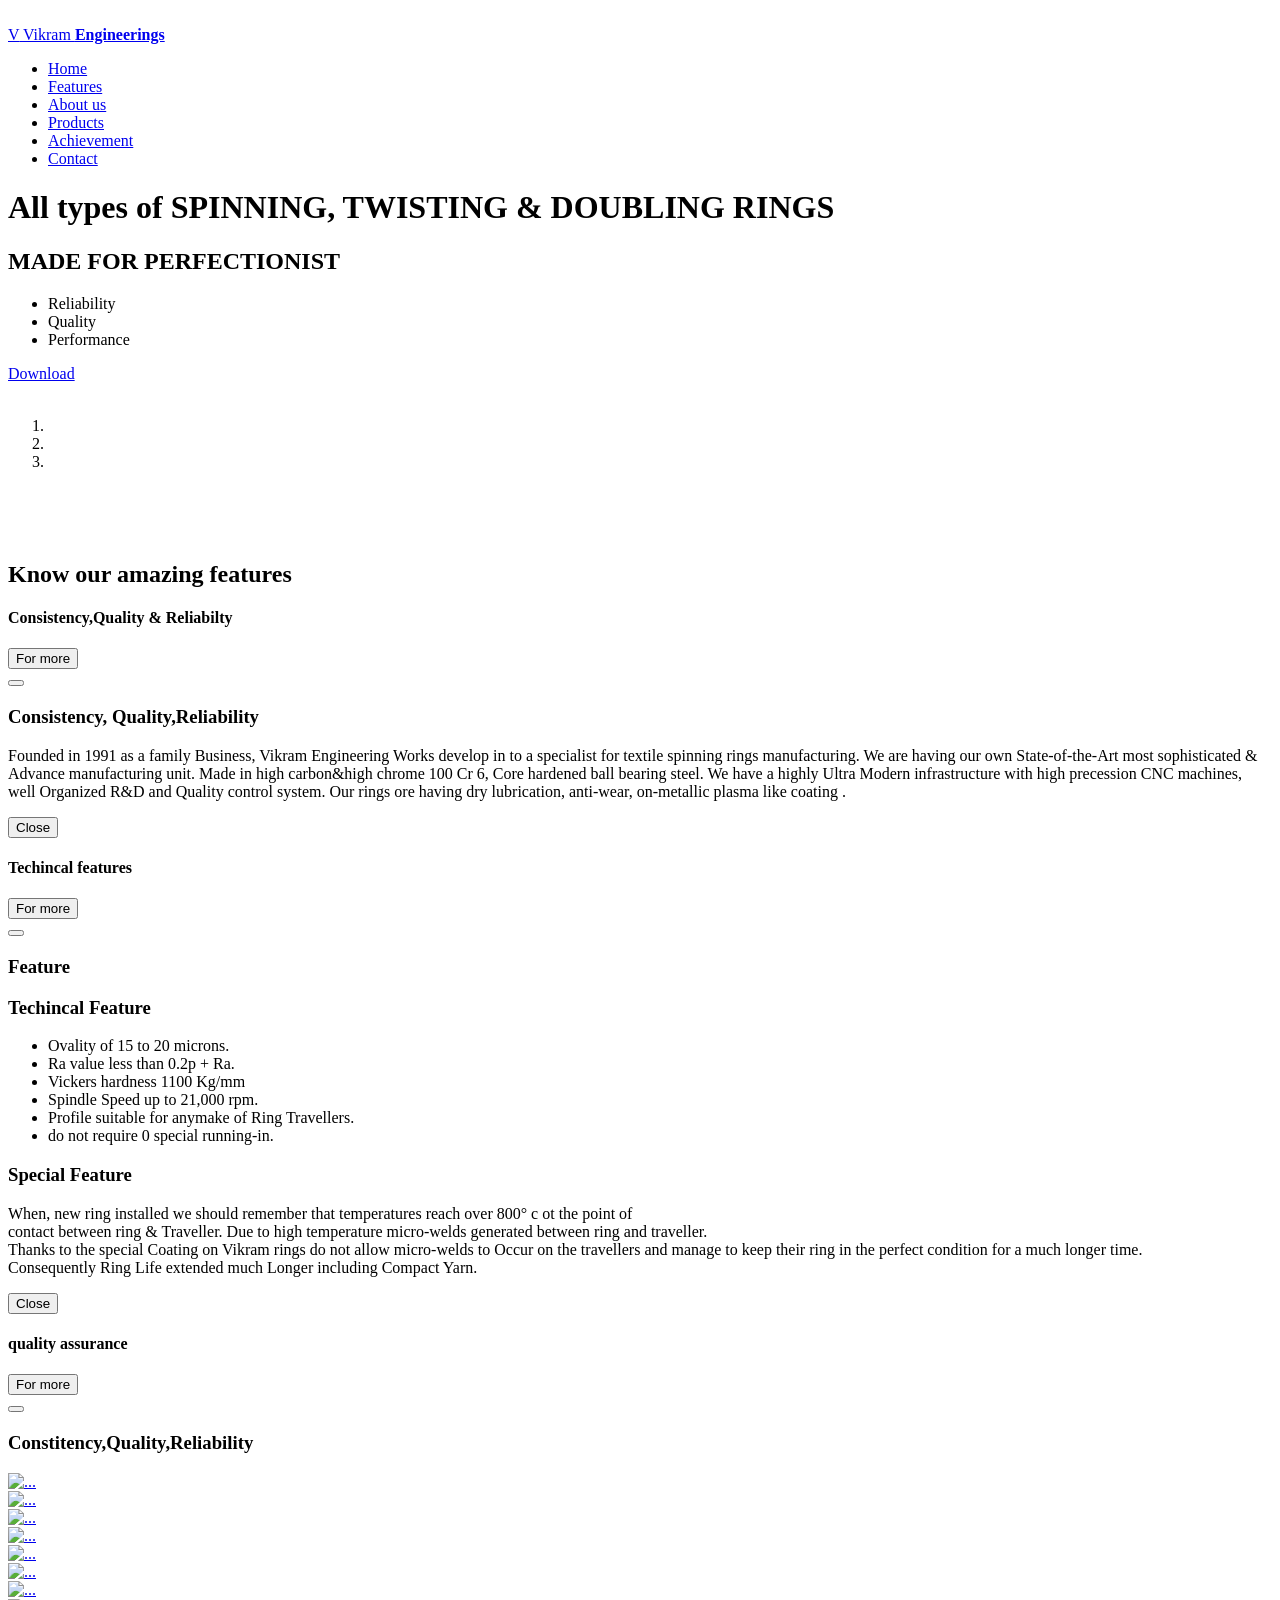
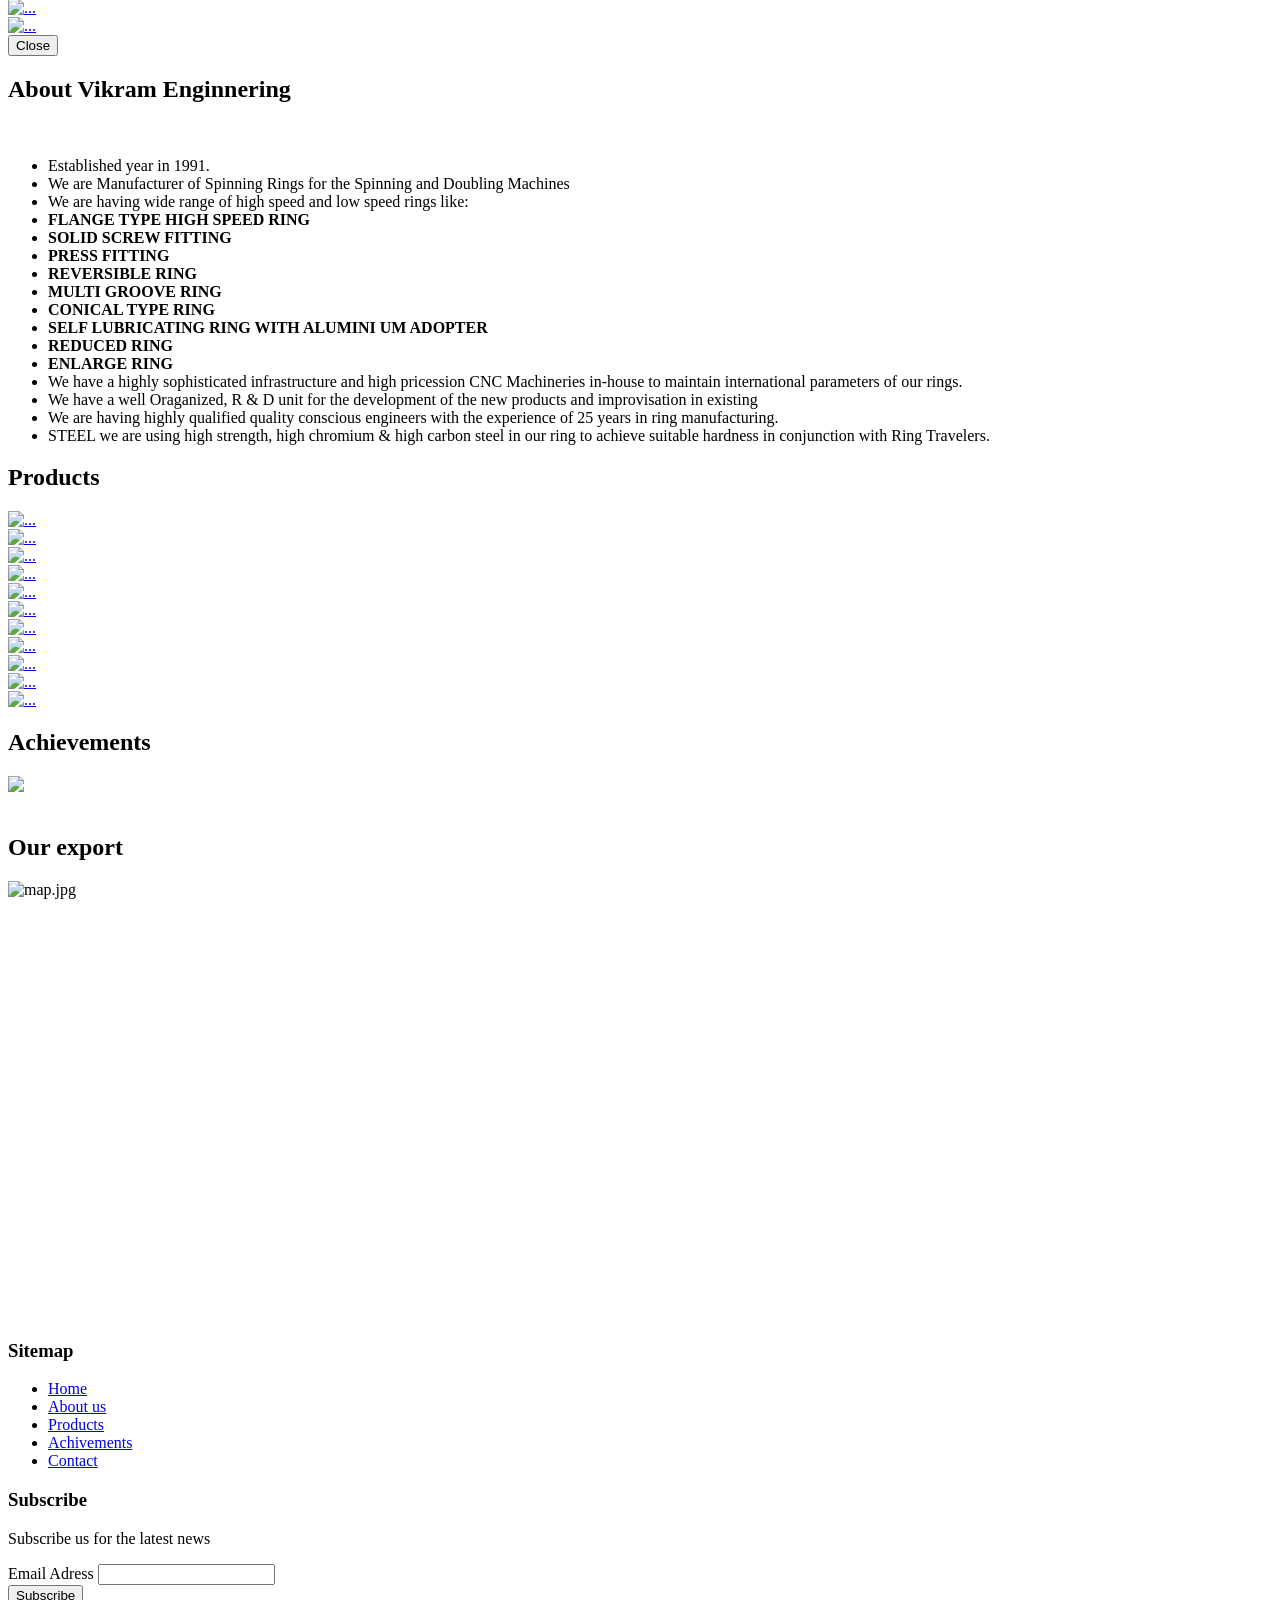
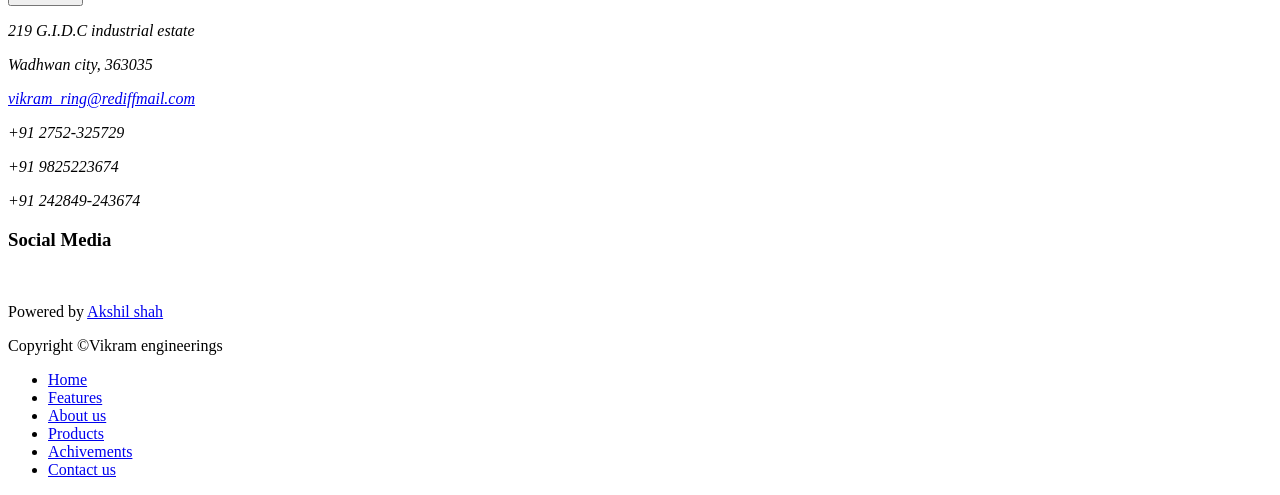
==== index.html @ 162a1889 "Add files via upload" ====
<!DOCTYPE html>
  <html lang="en" manifest="app_cache.appcache">
  <head>

  <meta http-equiv="Content-Type" content="text/html; charset=utf-8" />
       <meta charset="utf-8" />
       <meta http-equiv="X-UA-Compatible" content="IE=edge" />
       <meta name="viewport" content="width=device-width, initial-scale=1" />
       <meta name="viewport" content="width=device-width, initial-scale=1.0, minimum-scale=1.0, maximum-scale=1.0, user-scalable=no" />
       <meta name="theme-color" content="#333" />
       <title> Vikram engineerings</title>
       <meta name="description" content="Vikram engineerings" />
       <meta name="author" content="Akshil shah" />
       <link rel="shortcut icon" href="assets/img/favicon_1e449cf8.png" />
       <link rel="stylesheet" href="../../../../fonts.googleapis.com/icon_fa5a490a.css" />
       <link rel="stylesheet" href="assets/css/preload.min.css" />
       <link rel="stylesheet" href="assets/css/plugins.min.css" />
       <link rel="stylesheet" href="assets/css/style.light-blue-500.min.css" />
       <link rel="stylesheet" href="assets/css/width-boxed.min.css" id="ms-boxed" disabled="" />
   
     </head>
     <body>

       <div id="ms-preload" class="ms-preload">
         <div id="status">
           <div class="spinner">
             <div class="dot1"></div>
             <div class="dot2"></div>
           </div>
         </div>
       </div>
       <div class="sb-site-container">
         <!-- Modal -->

         <header class="ms-header ms-header-primary" id="home">
           <div class="container container-full">
             <div class="ms-title">
               <a href="index.html">
                 <img src="vikram.png" alt="" class="img-responsive" height="100px"   >
                 <!-- <span class="ms-logo animated zoomInDown animation-delay-5">V </span>
                 <h1 class="animated fadeInRight animation-delay-6"> Vikram
                   <span> engineerings </span>
                 </h1> -->
               </a>
             </div>
        
           </div>
         </header>
         <nav class="navbar navbar-static-top yamm ms-navbar ms-navbar-primary">
          <div class="container container-full">
            <div class="navbar-header">
              <a class="navbar-brand" href="index.html">
                <!-- <img src="vikram.png" alt=""> -->
                <span class="ms-logo ms-logo-sm"> V</span>
                <span class="ms-title">Vikram
                  <strong>Engineerings</strong>
                </span>
              </a>
            </div>
            <div id="navbar" class="navbar-collapse collapse">
              <ul class="nav navbar-nav">
                <li class="dropdown">
                  <a href="#home" class="dropdown-toggle animated fadeIn animation-delay-4"  data-name="home">Home
                  </a>
                </li>
                
                 <li class="dropdown">
                  <a href="#features" class="dropdown-toggle animated fadeIn animation-delay-7" role="button" aria-haspopup="true" aria-expanded="false" data-name="blog">Features
                  </a>
                </li>

                 <li class="dropdown">
                  <a href="#aboutus" class="dropdown-toggle animated fadeIn animation-delay-7"  aria-haspopup="true" aria-expanded="false" data-name="blog"> About us
                  </a>
                </li>

                 <li class="dropdown">
                  <a href="#products" class="dropdown-toggle animated fadeIn animation-delay-7" aria-haspopup="true" aria-expanded="false" data-name="blog"> Products
                  </a>
                </li>

                  <li class="dropdown">
                  <a href="#achi" class="dropdown-toggle animated fadeIn animation-delay-7"   aria-haspopup="true" aria-expanded="false" data-name="blog"> Achievement
                  </a>
                </li>
               
                <li class="dropdown">
                  <a href="#contact" class="dropdown-toggle animated fadeIn animation-delay-7"   aria-haspopup="true" aria-expanded="false" data-name="blog"> Contact
                  </a>
                </li>
                
                
                <!-- <li class="btn-navbar-menu"><a href="javascript:void(0)" class="sb-toggle-left"><i class="zmdi zmdi-menu"></i></a></li> -->
              </ul>
            </div>
            <!-- navbar-collapse collapse -->
            <a href="javascript:void(0)" class="sb-toggle-left btn-navbar-menu">
              <i class="zmdi zmdi-menu"></i>
            </a>
          </div>
          <!-- container -->
        </nav>
         <div class="ms-hero ms-hero-material" id="home">
           <span class="ms-hero-bg"></span>
           <div class="container">
             <div class="col-lg-6 col-md-7">
               <div id="carousel-hero" class="carousel slide carousel-fade" data-ride="carousel" data-interval="8000">
                 <!-- Wrapper for slides -->
                 <div class="carousel-inner" role="listbox">
                   <div class="item active">
                     <div class="carousel-caption">
                       <div class="ms-hero-material-text-container">
                         <header class="ms-hero-material-title animated slideInLeft animation-delay-5">
                           <h1 class="animated fadeInLeft animation-delay-15 font-smoothing">
                             <strong> All types of </strong> SPINNING, TWISTING & DOUBLING RINGS </h1>
                           <h2 class="animated fadeInLeft animation-delay-18">MADE FOR
                             <span class="color-warning">  PERFECTIONIST </span></h2>
                         </header>
                         <ul class="ms-hero-material-list">
                           <li class="">
                             <div class="ms-list-icon animated zoomInUp animation-delay-18">
                               <span class="ms-icon ms-icon-circle ms-icon-xlg color-warning shadow-3dp">
                                 <i class="zmdi zmdi-airplane"></i>
                               </span>
                             </div>
                             <div class="ms-list-text animated fadeInRight animation-delay-19">Reliability </div>
                           </li>
                           <li class="">
                             <div class="ms-list-icon animated zoomInUp animation-delay-20">
                               <span class="ms-icon ms-icon-circle ms-icon-xlg color-success shadow-3dp">
                                 <i class="zmdi zmdi-bike"></i>
                               </span>
                             </div>
                             <div class="ms-list-text animated fadeInRight animation-delay-21">Quality</div>
                           </li>
                           <li class="">
                             <div class="ms-list-icon animated zoomInUp animation-delay-22">
                               <span class="ms-icon ms-icon-circle ms-icon-xlg color-danger shadow-3dp">
                                 <i class="zmdi zmdi-album"></i>
                               </span>
                             </div>
                             <div class="ms-list-text animated fadeInRight animation-delay-23">Performance </div>
                           </li>
                         </ul>
                         <div class="ms-hero-material-buttons text-right">
                           <div class="ms-hero-material-buttons text-right">
                             <a href="aboutvikram.pdf" class="btn btn-success btn-raised animated fadeInRight animation-delay-24">
                               <i class="zmdi zmdi-download"></i> Download </a>
                           </div>
                         </div>
                       </div>
                       <!-- ms-hero-material-text-container -->
                     </div>
                   </div>

                 </div>
               </div>
             </div>
             <div class="col-lg-6 col-md-5">
               <div class="ms-hero-img animated zoomInUp animation-delay-30">
                 <img src="assets/img/demo/mock-imac-material2.png" alt="" class="img-responsive" />
                 <div id="carousel-hero-img" class="carousel carousel-fade slide" data-ride="carousel" data-interval="3000">
                   <!-- Indicators -->
                   <ol class="carousel-indicators carousel-indicators-hero-img">
                     <li data-target="#carousel-hero-img" data-slide-to="0" class="active"></li>
                     <li data-target="#carousel-hero-img" data-slide-to="1"></li>
                     <li data-target="#carousel-hero-img" data-slide-to="2"></li>
                   </ol>
                   <!-- Wrapper for slides -->
                   <div class="carousel-inner" role="listbox">
                     <div class="ms-hero-img-slider item active">
                       <img src="assets/img/demo/hero1.png" alt="" class="img-responsive" />  </div>
                     <div class="ms-hero-img-slider item">
                       <img src="assets/img/demo/hero3.png" alt="" class="img-responsive" />  </div>
                     <div class="ms-hero-img-slider item">
                       <img src="assets/img/demo/hero2.png" alt="" class="img-responsive" />  </div>
                   </div>
                 </div>
               </div>
             </div>
           </div>
           <!-- container -->
         </div>
         <!-- ms-hero ms-hero-black -->
         <div class="container mt-4" id="features">
           <h2 class="text-center color-primary mb-2 wow fadeInDown animation-delay-4">Know our amazing features </h2>
           <div class="ms-feature col-lg-4 col-md-6 col-sm-6 card wow flipInX animation-delay-4">
             <div class="text-center card-block">
               <span class="ms-icon ms-icon-circle ms-icon-xxlg color-info">
                 <i class="zmdi zmdi-cloud-outline"></i>
               </span>
               <h4 class="color-info">Consistency,Quality & Reliabilty </h4>
               <!-- <p class=""> Constitency quality and reliabilty </p> -->
               <button type="button" class="btn btn-primary btn-raised" data-toggle="modal" data-target="#myModal1"> For more </button>
             </div>
           </div>
           <!-- modal -->
            <div class="modal" id="myModal1" tabindex="-1" role="dialog" aria-labelledby="myModalLabel2">
                <div class="modal-dialog modal-lg animated zoomIn animated-3x" role="document">
                    <div class="modal-content">
                        <div class="modal-header">
                            <button type="button" class="close" data-dismiss="modal" aria-label="Close"><span aria-hidden="true"><i class="zmdi zmdi-close"></i></span></button>
                            <h3 class="modal-title" id="myModalLabel2">Consistency, Quality,Reliability</h3>
                        </div>
                        <div class="modal-body">
                          <p> Founded in 1991 as a family Business, Vikram Engineering Works  develop  in to a specialist for textile spinning rings manufacturing. We are having our own State-of-the-Art most sophisticated 
                            & Advance manufacturing unit. 
                            Made in high carbon&high chrome 100 Cr 6, Core hardened ball bearing steel. We have a highly 
                            Ultra Modern infrastructure with high precession CNC machines, well Organized R&D and 
                            Quality control system. Our rings ore having dry lubrication, anti-wear, on-metallic plasma like 
                            coating . </p>
                        </div>
                        <div class="modal-footer">
                            <button type="button" class="btn btn-default" data-dismiss="modal">Close</button>
                        </div>
                    </div>
                </div>
            </div>
           <!-- modal ends -->
           <div class="ms-feature col-lg-4 col-md-6 col-sm-6 card wow flipInX animation-delay-8">
             <div class="text-center card-block">
               <span class="ms-icon ms-icon-circle ms-icon-xxlg color-warning">
                 <i class="zmdi zmdi-desktop-mac"></i>
               </span>
               <h4 class="color-warning"> Techincal features </h4>
               <!-- <p class="">Feature title </p> -->
               <button type="button" class="btn btn-primary btn-raised" data-toggle="modal" data-target="#myModal2"> For more </button>
             </div>
              <!-- modal -->
              <div class="modal" id="myModal2" tabindex="-1" role="dialog" aria-labelledby="myModalLabel2">
                  <div class="modal-dialog modal-lg animated zoomIn animated-3x" role="document">
                      <div class="modal-content">
                          <div class="modal-header">
                              <button type="button" class="close" data-dismiss="modal" aria-label="Close"><span aria-hidden="true"><i class="zmdi zmdi-close"></i></span></button>
                              <h3 class="modal-title" id="myModalLabel2">Feature</h3>
                          </div>
                          <div class="modal-body">
                            <h3>Techincal Feature</h3>
                            <ul>
                              <li> Ovality of 15 to 20 microns.</li>
                              <li> Ra value less than 0.2p + Ra. </li>
                              <li> Vickers hardness 1100 Kg/mm </li>
                              <li> Spindle Speed up to 21,000 rpm. </li>
                              <li> Profile suitable for anymake of Ring Travellers. </li>
                              <li> do not require 0 special running-in. </li>
                            </ul>
                            <h3>Special Feature</h3>
                            <p>
                              When, new ring installed we should remember that temperatures reach over 800° c ot the point of <br>
                              contact between ring & Traveller. Due to high temperature micro-welds generated between ring and traveller. <br>
                              Thanks to the special Coating on Vikram rings do not allow micro-welds to Occur on 
                              the travellers and manage to keep their ring in the perfect condition for a much longer time. <br> 
                              Consequently Ring Life extended much Longer including Compact Yarn. </p>
                          </div>
                          <div class="modal-footer">
                              <button type="button" class="btn btn-default" data-dismiss="modal">Close</button>
                          </div>
                      </div>
                  </div>
              </div>
             <!-- modal ends -->
           </div>
        
           <div class="ms-feature col-lg-4 col-md-6 col-sm-6 card wow flipInX animation-delay-6">
             <div class="text-center card-block">
               <span class="ms-icon ms-icon-circle ms-icon-xxlg  color-danger">
                 <i class="zmdi zmdi-flower-alt"></i>
               </span>
               <h4 class="color-danger">quality assurance </h4>
               <!-- <p class="">Feature title </p> -->
               <button type="button" class="btn btn-primary btn-raised" data-toggle="modal" data-target="#myModal4"> For more </button>
             </div>
           </div>
           <!-- modal -->
            <div class="modal" id="myModal4" tabindex="-1" role="dialog" aria-labelledby="myModalLabel2">
                <div class="modal-dialog modal-lg animated zoomIn animated-3x" role="document">
                    <div class="modal-content">
                        <div class="modal-header">
                            <button type="button" class="close" data-dismiss="modal" aria-label="Close"><span aria-hidden="true"><i class="zmdi zmdi-close"></i></span></button>
                            <h3 class="modal-title" id="myModalLabel2">Constitency,Quality,Reliability</h3>
                        </div>
                        <div class="modal-body">
                              <div class="owl-carousel owl-theme">
             <div class="card animation-delay-6">
               <div class="withripple zoom-img">
                 <a href="javascript:void()">
                   <img src="assets/img/quality/2.jpg" alt="..." class="img-responsive" />
                 </a>
               </div>
             </div>
             <div class="card card-dark-inverse animation-delay-8">
               <div class="withripple zoom-img">
                 <a href="javascript:void()">
                   <img src="assets/img/quality/3.jpg" alt="..." class="img-responsive" />
                 </a>
               </div>
             </div>
             <div class="card animation-delay-6">
               <div class="withripple zoom-img">
                 <a href="javascript:void()">
                   <img src="assets/img/quality/4.jpg" alt="..." class="img-responsive" />
                 </a>
               </div>
             </div>
             <div class="card card-dark-inverse animation-delay-8">
               <div class="withripple zoom-img">
                 <a href="javascript:void()">
                   <img src="assets/img/quality/5.jpg" alt="..." class="img-responsive" />
                 </a>
               </div>
             </div>
             <div class="card animation-delay-10">
               <div class="withripple zoom-img">
                 <a href="javascript:void()">
                   <img src="assets/img/quality/6.jpg" alt="..." class="img-responsive" />
                 </a>
               </div>
             </div>
             <div class="card animation-delay-6">
               <div class="withripple zoom-img">
                 <a href="javascript:void()">
                   <img src="assets/img/quality/7.jpg" alt="..." class="img-responsive" />
                 </a>
               </div>
             </div>
             <div class="card card-dark-inverse animation-delay-8">
               <div class="withripple zoom-img">
                 <a href="javascript:void()">
                   <img src="assets/img/quality/8.jpg" alt="..." class="img-responsive" />
                 </a>
               </div>
             </div>
             <div class="card animation-delay-10">
               <div class="withripple zoom-img">
                 <a href="javascript:void()">
                   <img src="assets/img/quality/9.jpg" alt="..." class="img-responsive" />
                 </a>
               </div>
               
             </div>
                  <div class="card animation-delay-6">
               <div class="withripple zoom-img">
                 <a href="javascript:void()">
                   <img src="assets/img/quality/10.jpg" alt="..." class="img-responsive" />
                 </a>
               </div>
             </div>
           </div>
                        </div>
                        <div class="modal-footer">
                            <button type="button" class="btn btn-default" data-dismiss="modal">Close</button>
                        </div>
                    </div>
                </div>
            </div>
           <!-- modal ends -->
         </div>
          
         <!-- container -->
         <div class="wrap wrap-mountain mt-6">
           <div class="container" id="aboutus">
             <h2 class="text-center text-light mb-6 wow fadeInDown animation-delay-5">About
               <strong> Vikram Enginnering </strong></h2>
             <div class="row">
               <div class="col-md-6 col-md-push-6 mb-4  center-block">
                 <img src="assets/img/vikram/about.jpg" alt="" class="img-responsive center-block wow zoomIn animation-delay-12 " />  </div>
               <div class="col-md-6 col-md-pull-6 pr-6">
               <ul class="wow fadeInLeft animation-delay-6">
                   <li> Established year in 1991.</li>
                   <li>We are Manufacturer of Spinning Rings for the Spinning and Doubling Machines </li>

                   <li> We are having wide range of high speed and low speed rings like: </li>
                   <li> <strong> FLANGE TYPE HIGH SPEED RING </strong> </li>
                   <li><strong>SOLID SCREW FITTING</strong></li>
                   <li><strong>PRESS FITTING</strong></li>
                   <li><strong>REVERSIBLE RING</strong></li>
                   <li><strong>MULTI GROOVE RING</strong></li>
                   <li><strong>CONICAL TYPE RING</strong></li>
                   <li><strong>SELF LUBRICATING RING WITH ALUMINI UM ADOPTER</strong></li>
                   <li><strong>REDUCED RING</strong></li>
                   <li><strong>ENLARGE RING</strong></li>
                   <li>We have a highly sophisticated infrastructure and high pricession
                   CNC Machineries in-house to maintain international parameters of
                   our rings.</li>
                   <li>We have a well Oraganized, R & D unit for the development of the
                  new products and improvisation in existing <ranges class=""></ranges></li>
                   <li>We are having highly qualified quality conscious engineers with
                  the experience of 25 years in ring manufacturing.</li>
                  <li>STEEL we are using high strength, high chromium  & high carbon
                  steel in our ring to achieve suitable hardness in conjunction with
                  Ring Travelers.
                 </li>

               </ul>
               </div>
             </div>
           </div>
         </div>

           <div class="container mt-6" id="products">
           <h2 class="text-center color-primary mb-4"> Products</h2>
           <div class="owl-dots"></div>
           <div class="owl-carousel owl-theme">
             <div class="card animation-delay-6">
               <div class="withripple zoom-img">
                 <a href="javascript:void()">
                   <img src="assets/img/vikram/2.jpg" alt="..." class="img-responsive" />
                 </a>
               </div>
             </div>
             <div class="card card-dark-inverse animation-delay-8">
               <div class="withripple zoom-img">
                 <a href="javascript:void()">
                   <img src="assets/img/vikram/3.jpg" alt="..." class="img-responsive" />
                 </a>
               </div>
             </div>
             <div class="card animation-delay-6">
               <div class="withripple zoom-img">
                 <a href="javascript:void()">
                   <img src="assets/img/vikram/4.jpg" alt="..." class="img-responsive" />
                 </a>
               </div>
             </div>
             <div class="card card-dark-inverse animation-delay-8">
               <div class="withripple zoom-img">
                 <a href="javascript:void()">
                   <img src="assets/img/vikram/5.jpg" alt="..." class="img-responsive" />
                 </a>
               </div>
             </div>
             <div class="card animation-delay-10">
               <div class="withripple zoom-img">
                 <a href="javascript:void()">
                   <img src="assets/img/vikram/6.jpg" alt="..." class="img-responsive" />
                 </a>
               </div>
             </div>
             <div class="card animation-delay-6">
               <div class="withripple zoom-img">
                 <a href="javascript:void()">
                   <img src="assets/img/vikram/7.jpg" alt="..." class="img-responsive" />
                 </a>
               </div>
             </div>
             <div class="card card-dark-inverse animation-delay-8">
               <div class="withripple zoom-img">
                 <a href="javascript:void()">
                   <img src="assets/img/vikram/8.jpg" alt="..." class="img-responsive" />
                 </a>
               </div>
             </div>
             <div class="card animation-delay-10">
               <div class="withripple zoom-img">
                 <a href="javascript:void()">
                   <img src="assets/img/vikram/9.jpg" alt="..." class="img-responsive" />
                 </a>
               </div>
               
             </div>
                  <div class="card animation-delay-6">
               <div class="withripple zoom-img">
                 <a href="javascript:void()">
                   <img src="assets/img/vikram/10.jpg" alt="..." class="img-responsive" />
                 </a>
               </div>
             </div>
             <div class="card card-dark-inverse animation-delay-8">
               <div class="withripple zoom-img">
                 <a href="javascript:void()">
                   <img src="assets/img/vikram/11.jpg" alt="..." class="img-responsive" />
                 </a>
               </div>
             </div>
             <div class="card animation-delay-10">
               <div class="withripple zoom-img">
                 <a href="javascript:void()">
                   <img src="assets/img/vikram/12.jpg" alt="..." class="img-responsive" />
                 </a>
               </div>  
             </div>
           </div>
         </div>
    

         <div class="container mt-6" id="achi">
            <!-- <div class="row"> -->
           <h2 class="text-center color-primary mb-4"> Achievements</h2>
           <img src="assets/img/vikram/ach.jpg" class="img-responsive">
          <!-- </div> -->
          </div>
         <br>
         
         <div class="container mt-6" id="achi">
            <div class="row">
           <h2 class="text-center color-primary mb-4"> Our export</h2>
           <img src="assets/img/map.jpg" alt="map.jpg" class="img-responsive">
          </div> <br>
          </div>
          
         <iframe src="https://www.google.com/maps/embed?pb=!1m14!1m8!1m3!1d14721.084695500876!2d71.668061!3d22.7181601!3m2!1i1024!2i768!4f13.1!3m3!1m2!1s0x0%3A0x5e582a979d7c2e25!2sVIKRAM+ENGINEERING+WORKS!5e0!3m2!1sen!2sin!4v1502290494514" width="100%" height="400" frameborder="0" style="border:0" allowfullscreen></iframe>
          
          <aside class="ms-footbar" id="contact">
          <div class="container">
            <div class="row">
              <div class="col-md-4 ms-footer-col">
                <div class="ms-footbar-block">
                  <h3 class="ms-footbar-title">Sitemap</h3>
                  <ul class="list-unstyled ms-icon-list three_cols">
                    <li>
                      <a href="#home">
                        <i class="zmdi zmdi-home"></i> Home</a>
                    </li>
                    <li>
                      <a href="#aboutus">
                        <i class="zmdi zmdi-image-o"></i> About us</a>
                    </li>
                    <li>
                      <a href="#products">
                        <i class="zmdi zmdi-case"></i> Products</a>
                    </li>
               
              
                    <li>
                      <a href="#achi">
                        <i class="zmdi zmdi-face"></i> Achivements</a>
                    </li>
                    <li>
                      <a href="#contact">
                        <i class="zmdi zmdi-email"></i> Contact</a>
                    </li>
                  </ul>
                </div>
                <div class="ms-footbar-block">
                  <h3 class="ms-footbar-title">Subscribe</h3>
                  <p class="">Subscribe us for the latest  news</p>
                  <form>
                    <div class="form-group label-floating mt-2 mb-1">
                      <div class="input-group ms-input-subscribe">
                        <label class="control-label" for="ms-subscribe">
                          <i class="zmdi zmdi-email"></i> Email Adress</label>
                        <input type="email" id="ms-subscribe" class="form-control"> </div>
                    </div>
                    <button class="ms-subscribre-btn" type="button">Subscribe</button>
                  </form>
                </div>
              </div>
              
              <div class="col-md-8 col-sm-5 ms-footer-col ms-footer-text-right">
                <div class="ms-footbar-block">
                  <div class="ms-footbar-title">
                    <!-- <span class="ms-logo ms-logo-white ms-logo-sm mr-1">V</span>
                    <h3 class="no-m ms-site-title">
                      <span>Style</span>
                    </h3> -->
                  </div>
                  <address class="no-mb">
                    <p>
                      <i class="color-danger-light zmdi zmdi-pin mr-1"></i> 219 G.I.D.C industrial estate </p>
                    <p>
                      <i class="color-warning-light zmdi zmdi-map mr-1"></i> Wadhwan city, 363035</p>
                    <p>
                      <i class="color-info-light zmdi zmdi-email mr-1"></i>
                      <a href="mailto:joe@example.com">vikram_ring@rediffmail.com</a>
                    </p>
                    <p>
                      <i class="color-royal-light zmdi zmdi-phone mr-1"></i>+91 2752-325729</p>
                    <p>
                    <p>
                      <i class="color-royal-light zmdi zmdi-phone mr-1"></i>+91 9825223674</p>
                    <p>
                      <i class="color-success-light fa fa-fax mr-1"></i>+91 242849-243674 </p>
                  </address>
                </div>
                <div class="ms-footbar-block">
                  <h3 class="ms-footbar-title">Social Media</h3>
                  <div class="ms-footbar-social">
                    <a href="javascript:void(0)" class="btn-circle btn-facebook">
                      <i class="zmdi zmdi-facebook"></i>
                    </a>
                    <a href="javascript:void(0)" class="btn-circle btn-twitter">
                      <i class="zmdi zmdi-twitter"></i>
                    </a>
                    <a href="javascript:void(0)" class="btn-circle btn-youtube">
                      <i class="zmdi zmdi-youtube"></i>
                    </a>
                    <br>
                    <a href="javascript:void(0)" class="btn-circle btn-google">
                      <i class="zmdi zmdi-google"></i>
                    </a>
                    <a href="javascript:void(0)" class="btn-circle btn-instagram">
                      <i class="zmdi zmdi-instagram"></i>
                    </a>
                  </div>
                </div>
              </div>
            </div>
          </div>
        </aside>
         <footer class="ms-footer">
           <p>Powered by <a href="http://akshil.in"> Akshil shah</a></p>
            <p>Copyright &copy;Vikram engineerings </p>
         </footer>
         <div class="btn-back-top">
           <a href="#" data-scroll="" id="back-top" class="btn-circle btn-circle-primary btn-circle-sm btn-circle-raised ">
             <i class="zmdi zmdi-long-arrow-up"></i>
           </a>
         </div>
       </div>
       <!-- sb-site-container -->
       <div class="ms-slidebar sb-slidebar sb-left sb-momentum-scrolling sb-style-overlay">
        <header class="ms-slidebar-header">
        </header>
        <ul class="ms-slidebar-menu" id="slidebar-menu" role="tablist" aria-multiselectable="true">
          <li>
            <a data-scroll class="link" href="#home">
              <i class="zmdi zmdi-home"></i> Home</a>
          </li>
          <li>
            <a data-scroll class="link" href="#features">
              <i class="zmdi"></i> Features</a>
          </li>
          <li>
            <a data-scroll class="link" href="#aboutus">
              <i class="zmdi"></i> About us</a>
          </li>
          <li>
            <a data-scroll class="link" href="#products">
              <i class="zmdi"></i> Products </a>
          </li>
          <li>
            <a data-scroll class="link" href="#achi">
              <i class="zmdi"></i> Achivements</a>
          </li>
          <li>
            <a data-scroll class="link" href="#contactus">
              <i class="zmdi"></i> Contact us</a>
          </li>

        </ul>
      </div>  
       <script src="assets/js/plugins.min.js"></script>
       <script src="assets/js/app.min.js"></script>
       <script src="assets/js/configurator.min.js"></script>
       <script src="assets/js/index.js"></script>
     </body>
   </html>
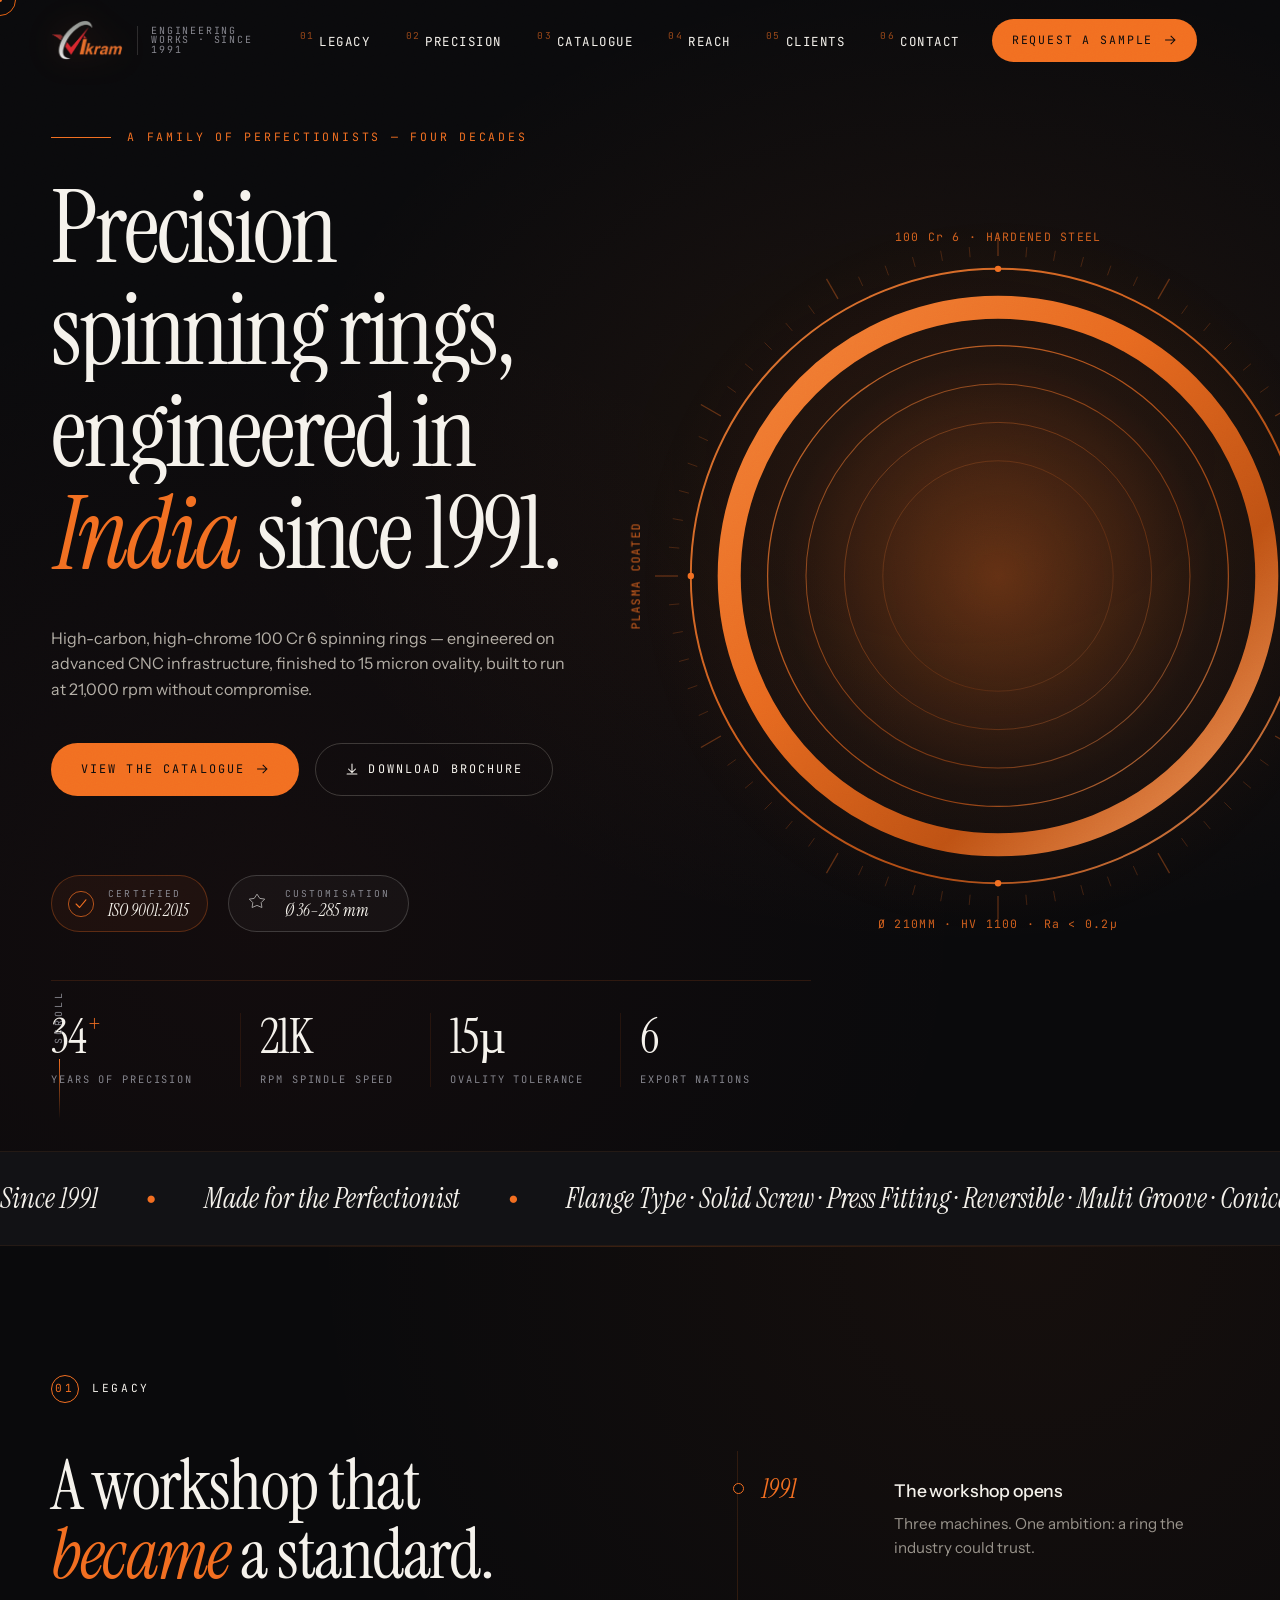
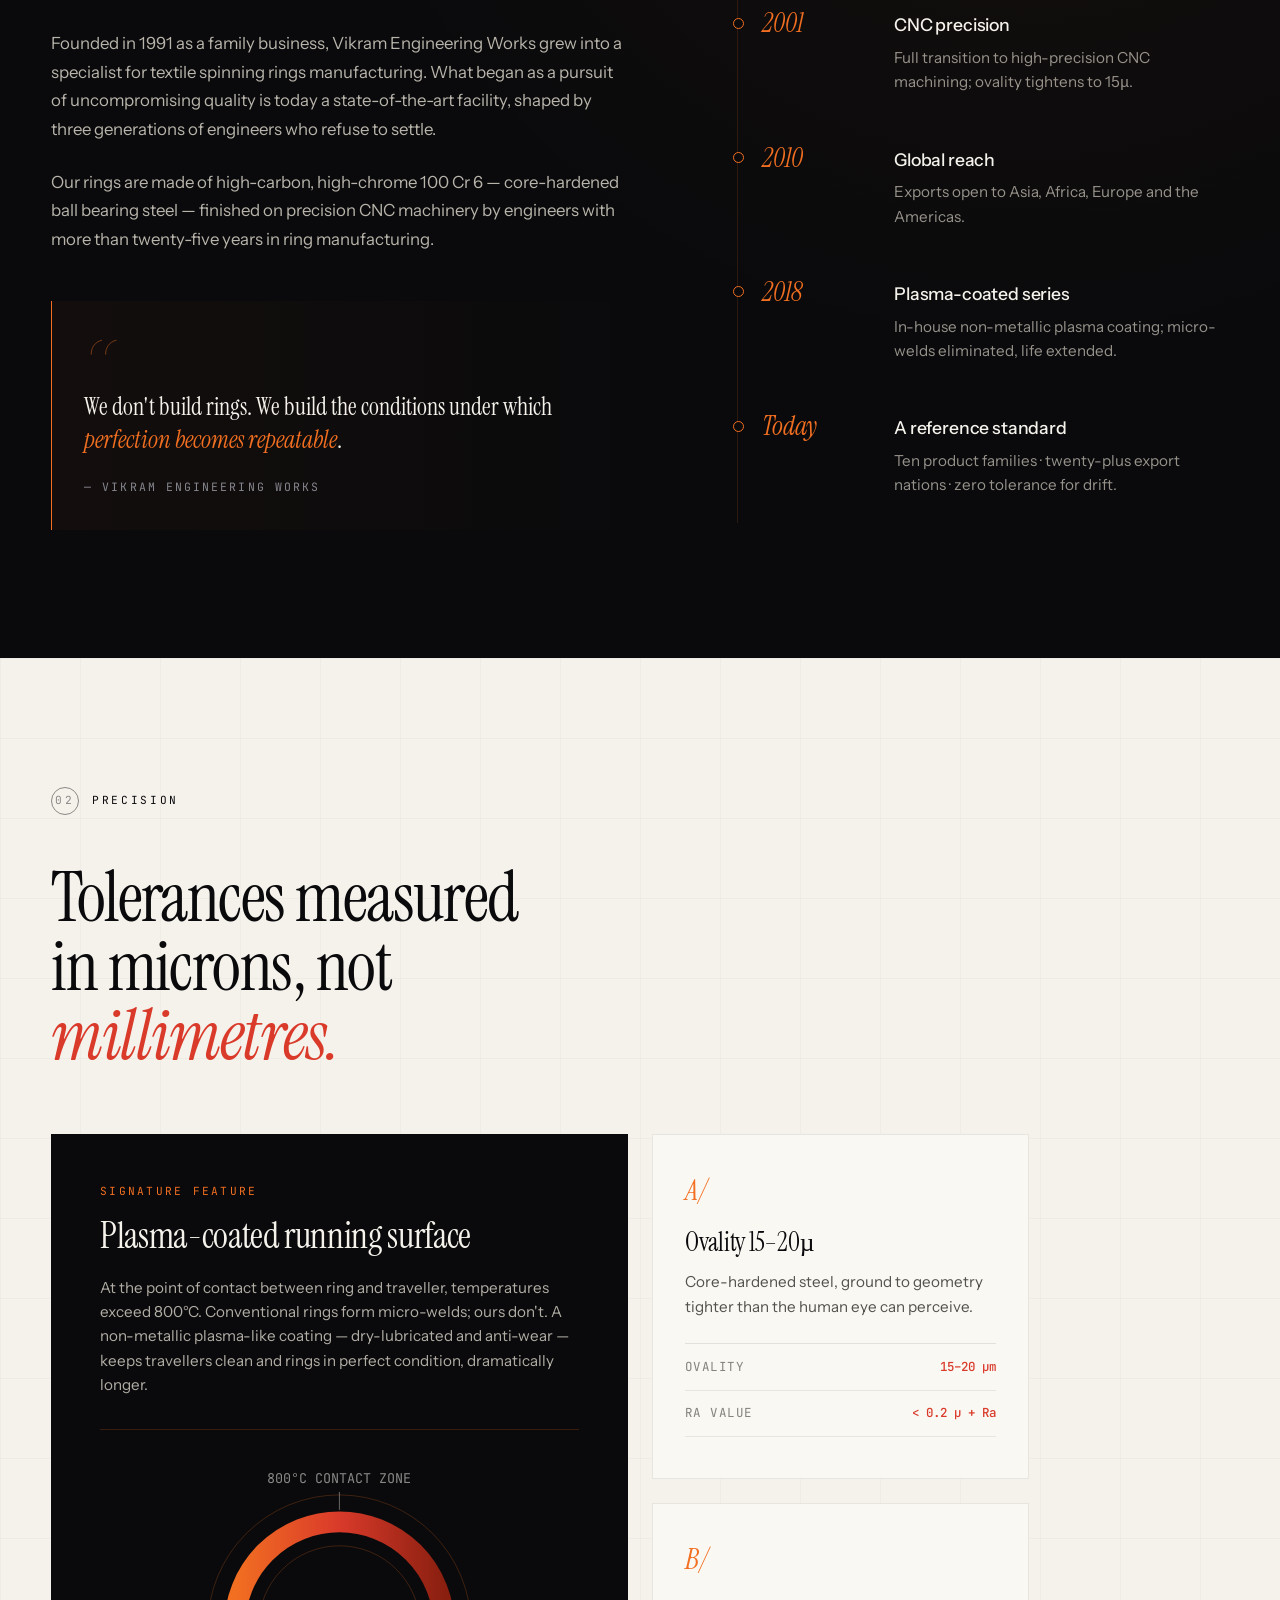
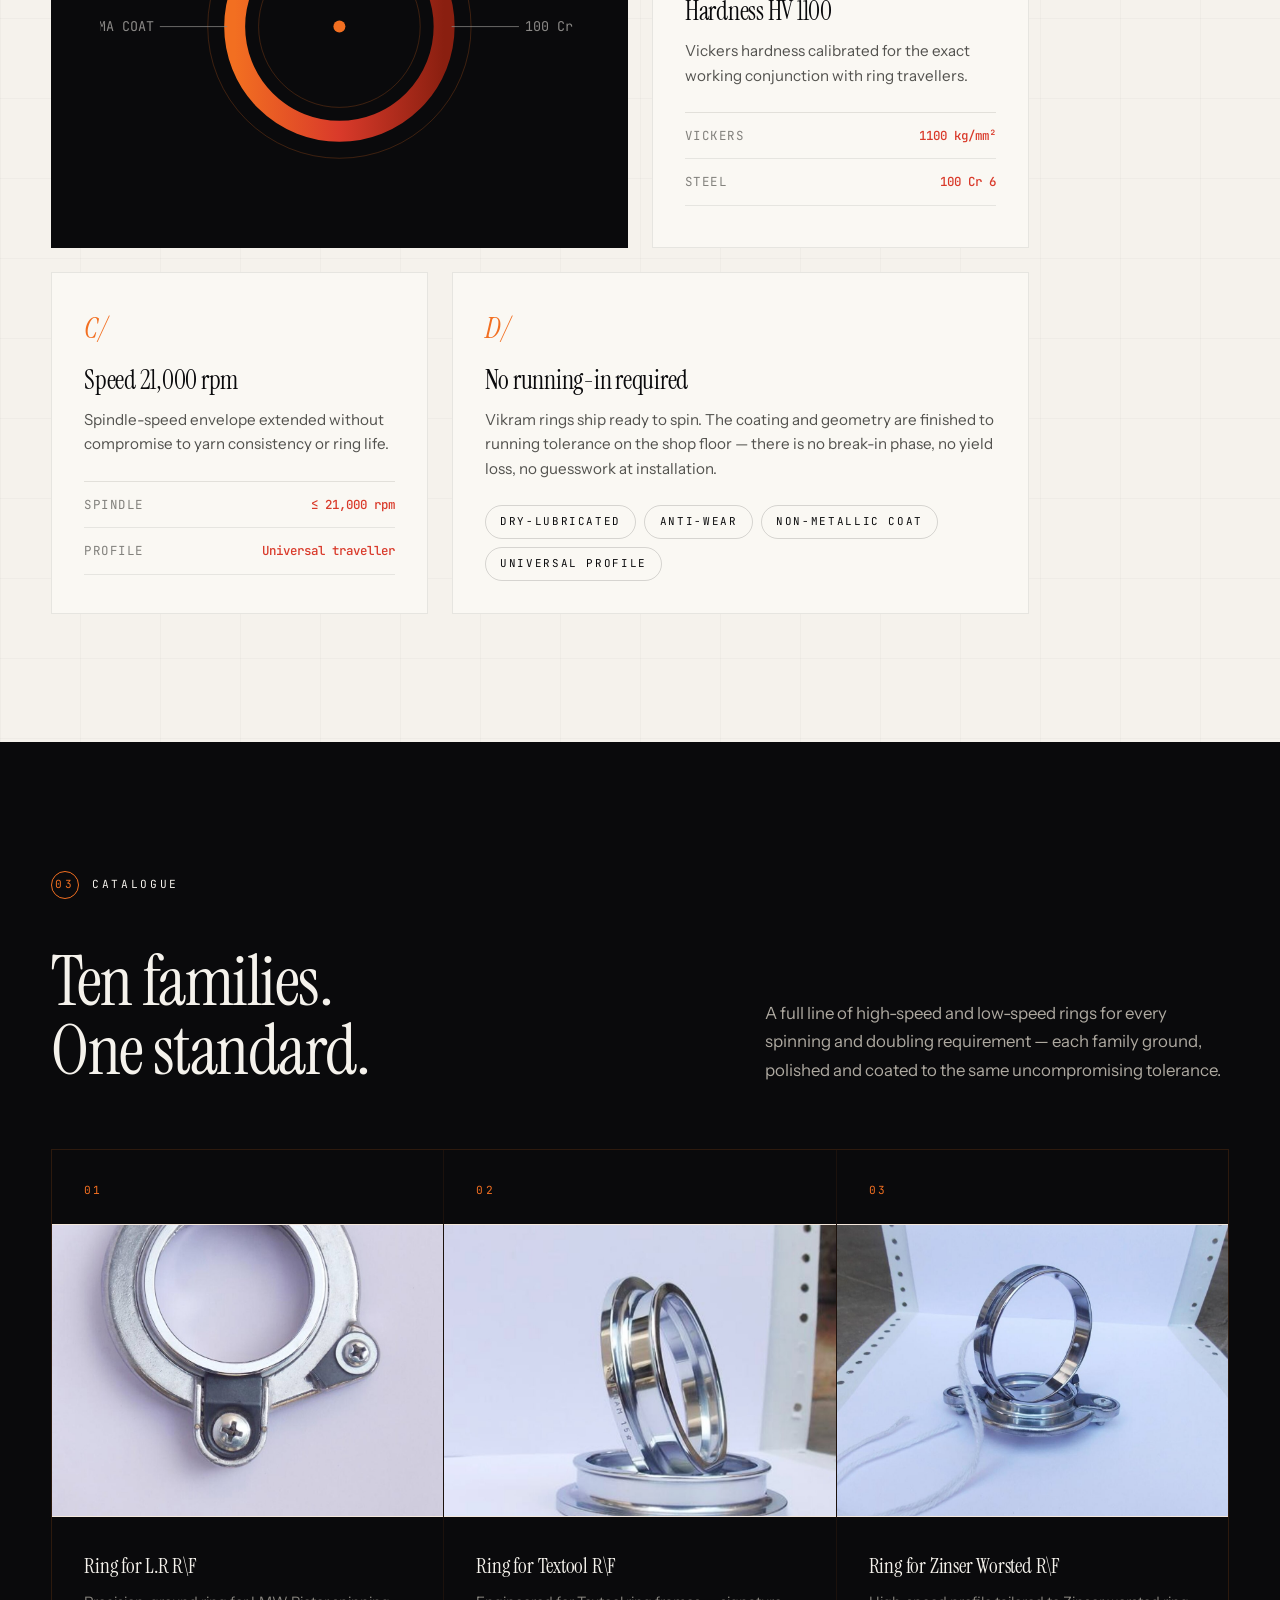
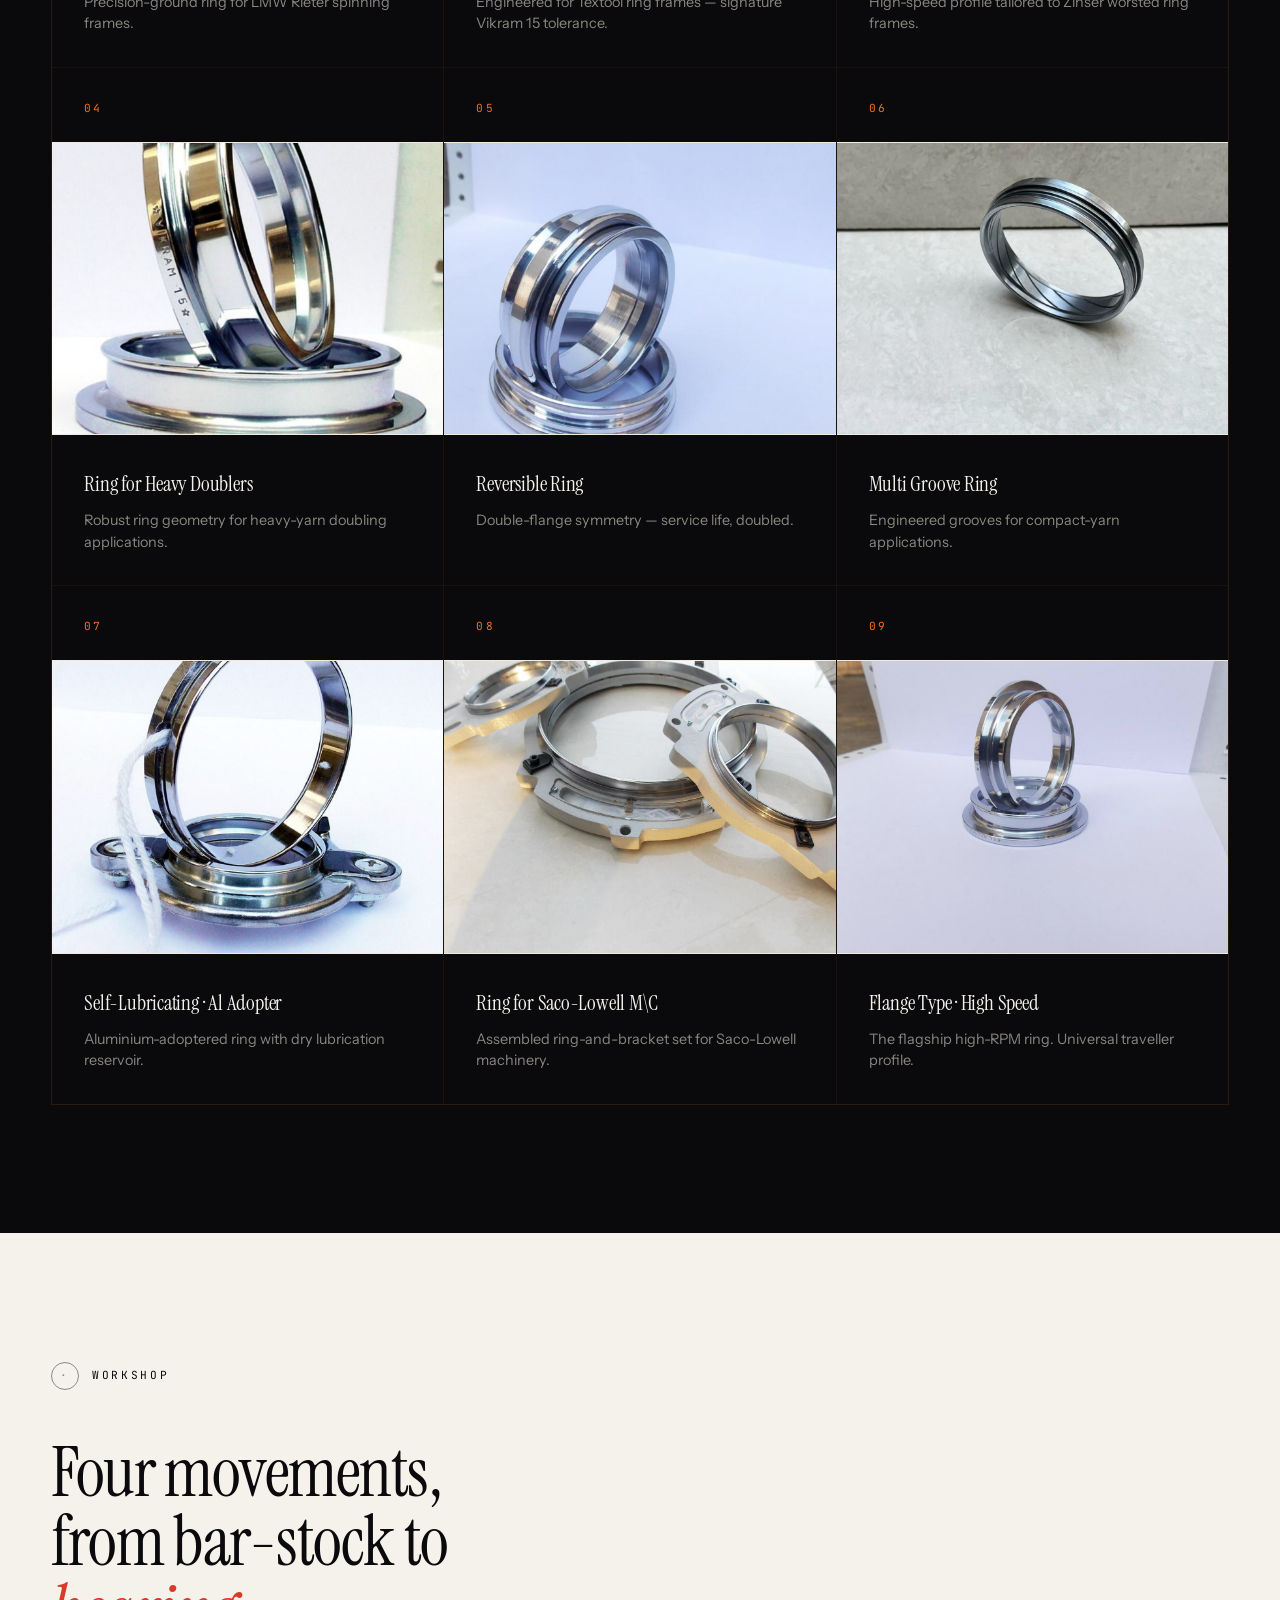
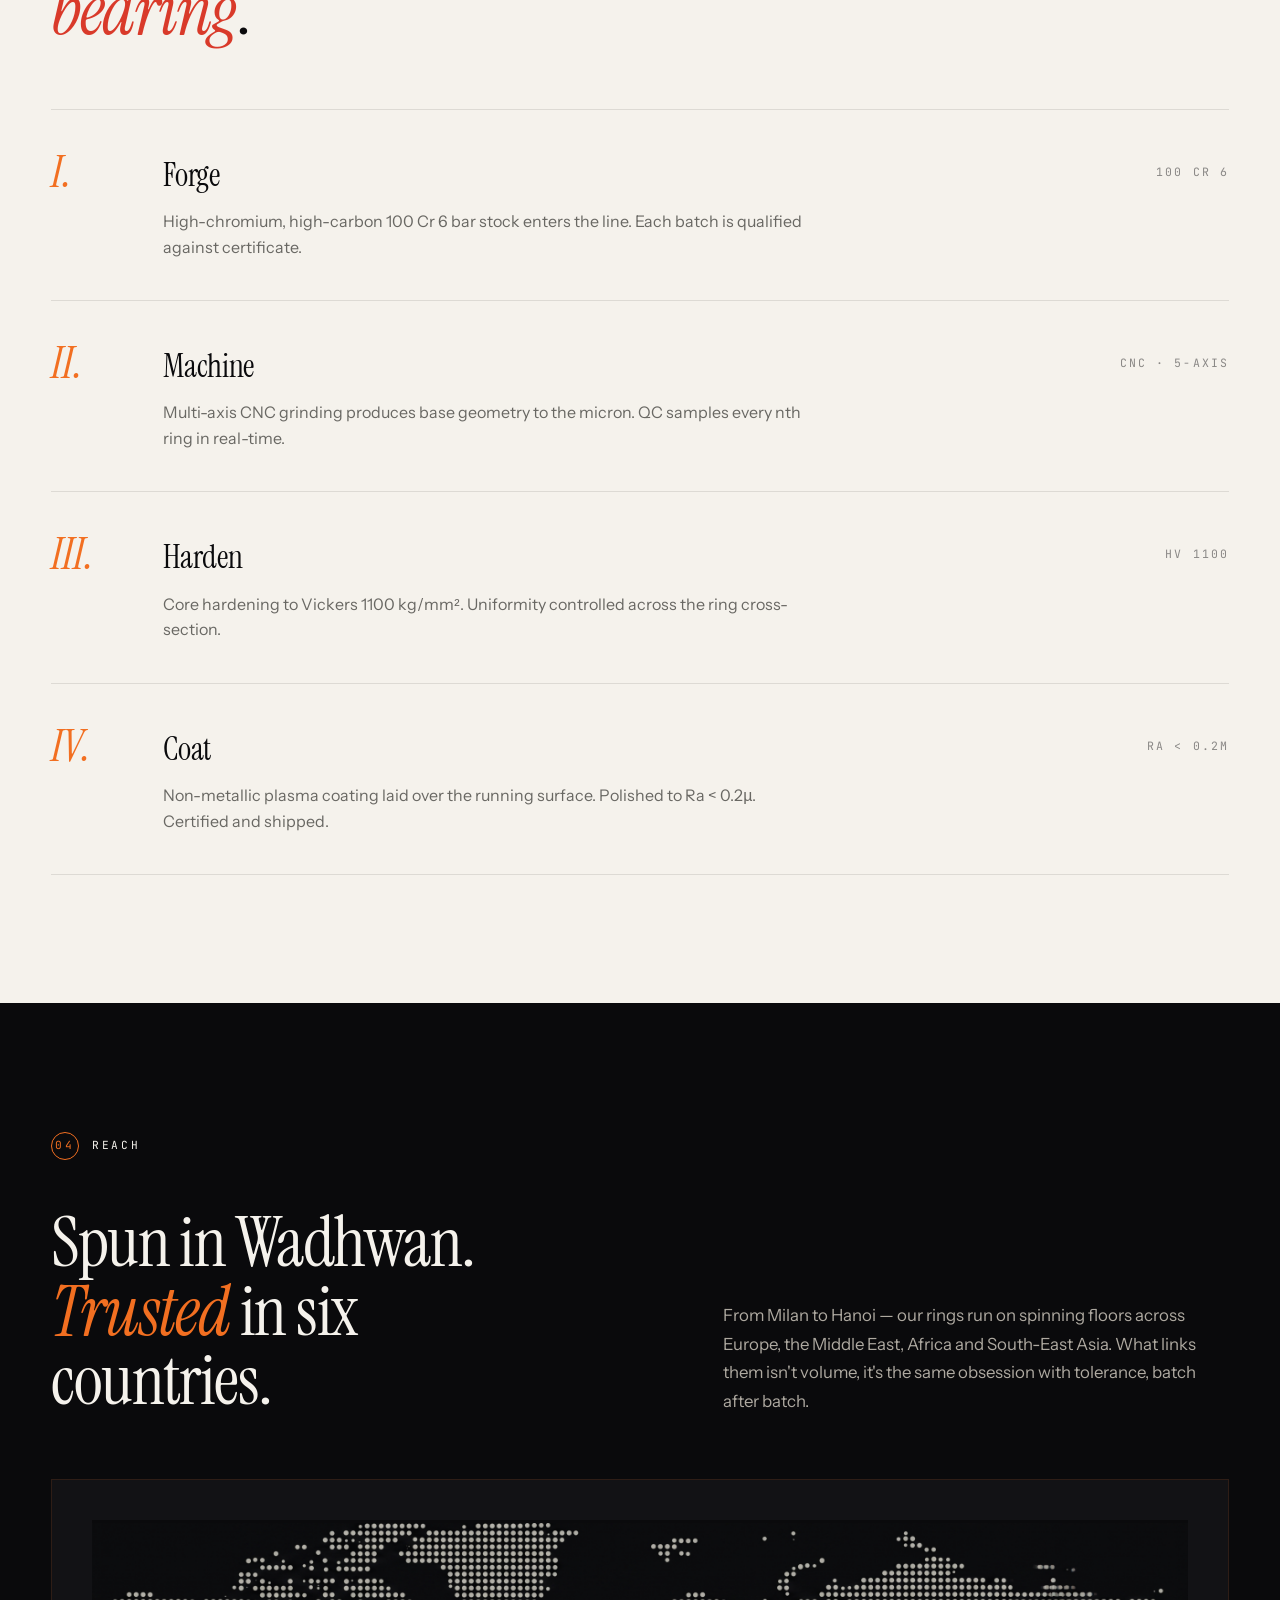
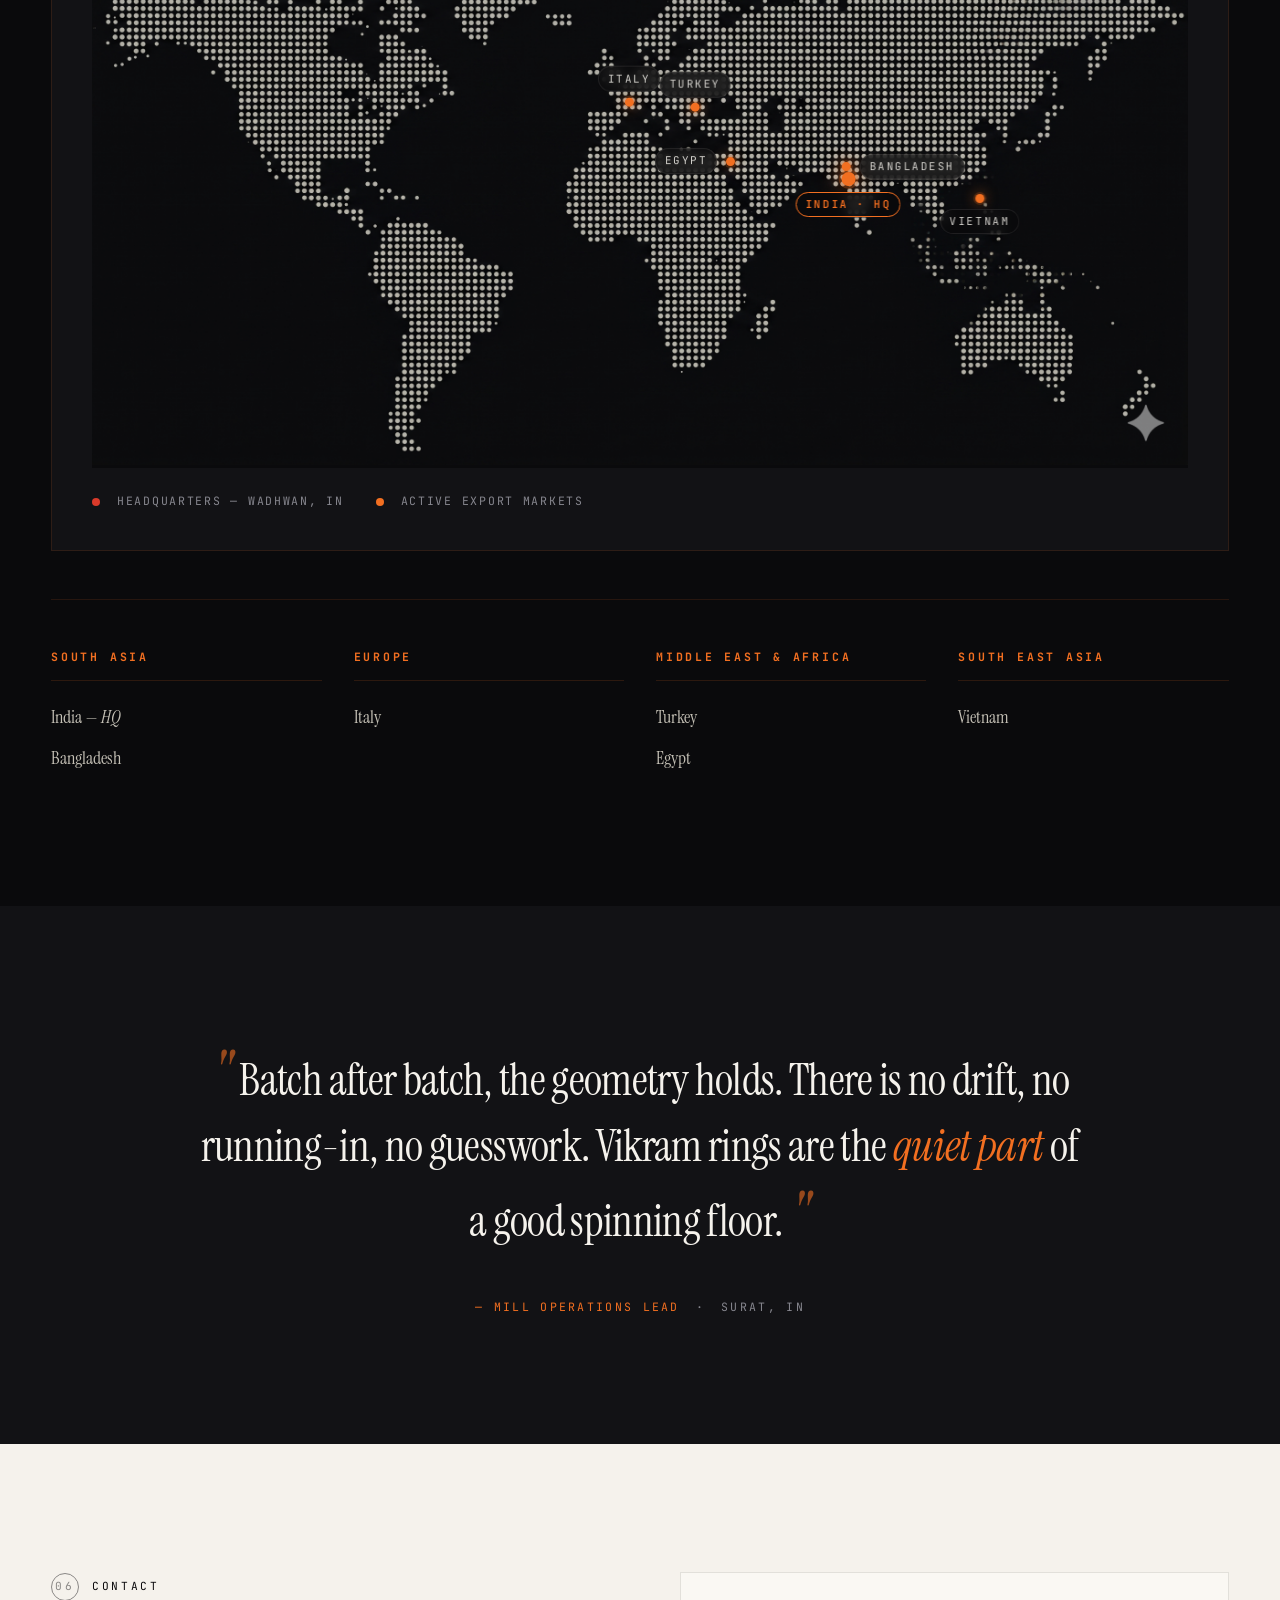
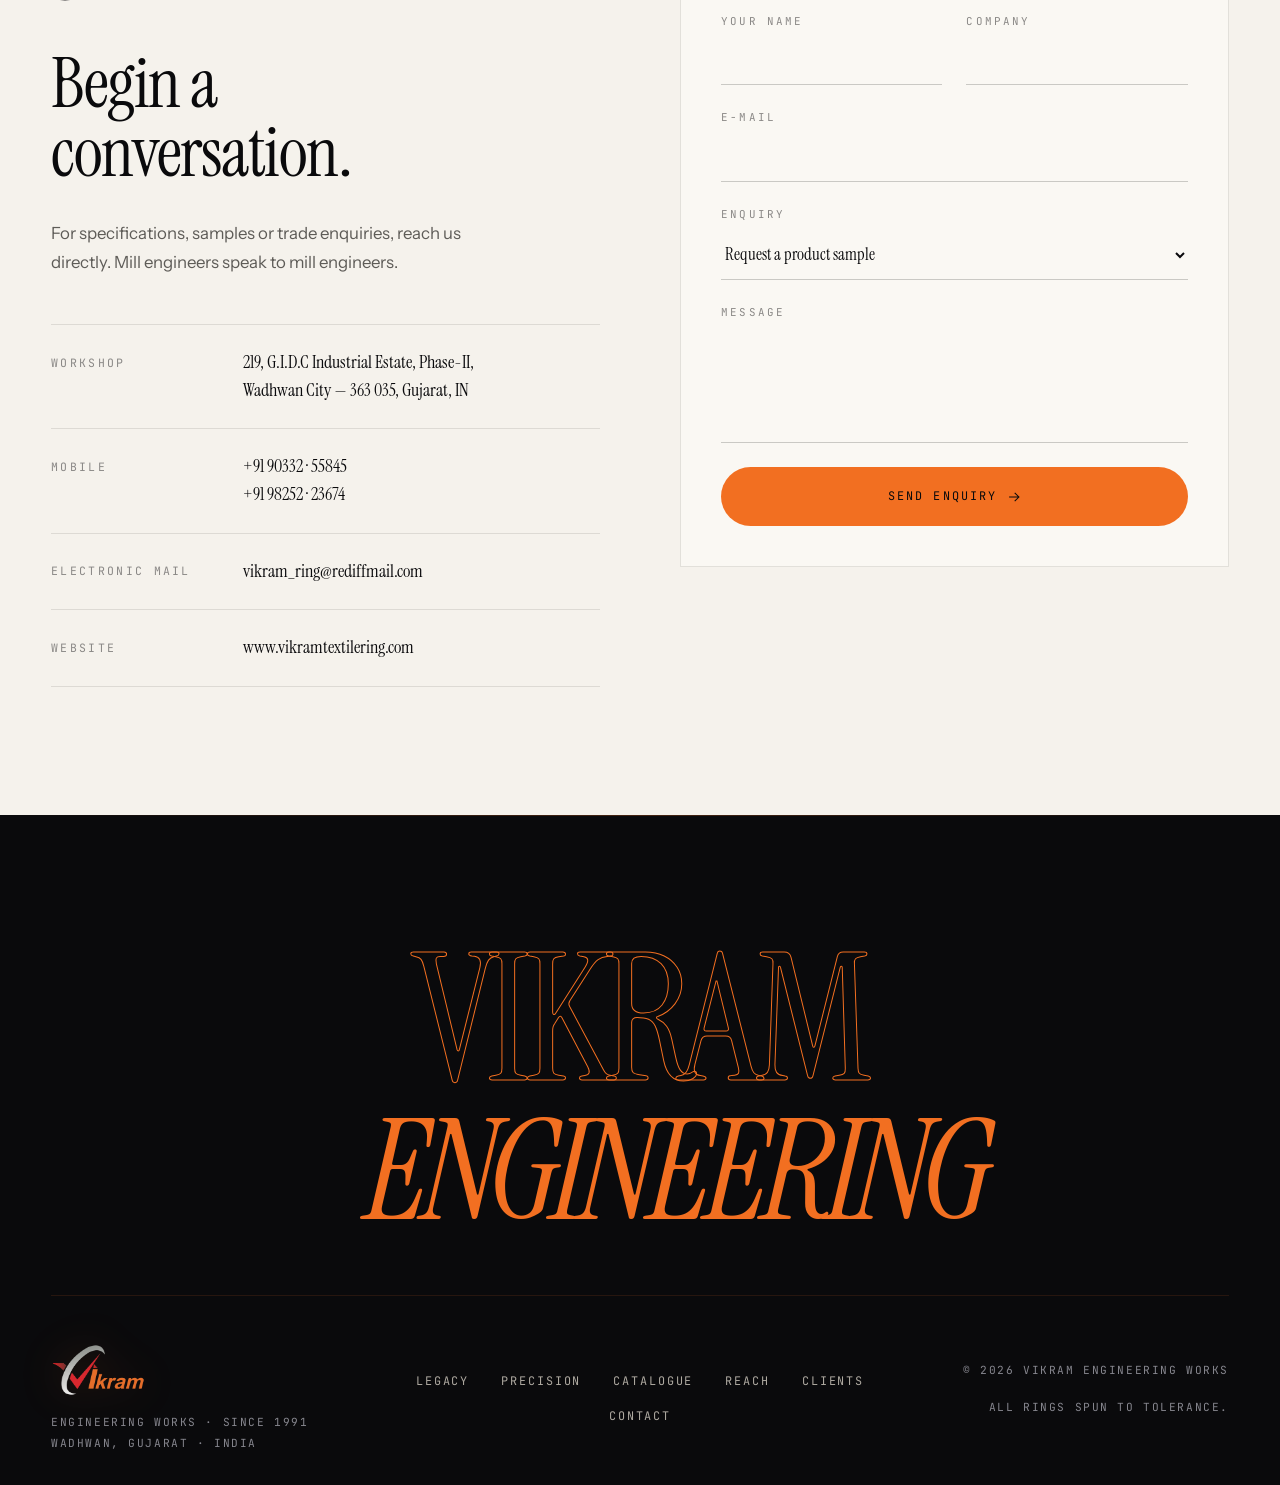
==== commit 466dac6e: "Add files via upload" ====
--- a/index.html
+++ b/index.html
@@ -1,647 +1,639 @@
-  <!DOCTYPE html>
-  <html lang="en" manifest="app_cache.appcache">
-  <head>
-
-  <meta http-equiv="Content-Type" content="text/html; charset=utf-8" />
-       <meta charset="utf-8" />
-       <meta http-equiv="X-UA-Compatible" content="IE=edge" />
-       <meta name="viewport" content="width=device-width, initial-scale=1" />
-       <meta name="viewport" content="width=device-width, initial-scale=1.0, minimum-scale=1.0, maximum-scale=1.0, user-scalable=no" />
-       <meta name="theme-color" content="#333" />
-       <title> Vikram engineerings</title>
-       <meta name="description" content="Vikram engineerings" />
-       <meta name="author" content="Akshil shah" />
-       <link rel="shortcut icon" href="assets/img/favicon_1e449cf8.png" />
-       <link rel="stylesheet" href="../../../../fonts.googleapis.com/icon_fa5a490a.css" />
-       <link rel="stylesheet" href="assets/css/preload.min.css" />
-       <link rel="stylesheet" href="assets/css/plugins.min.css" />
-       <link rel="stylesheet" href="assets/css/style.light-blue-500.min.css" />
-       <link rel="stylesheet" href="assets/css/width-boxed.min.css" id="ms-boxed" disabled="" />
-   
-     </head>
-     <body>
-
-       <div id="ms-preload" class="ms-preload">
-         <div id="status">
-           <div class="spinner">
-             <div class="dot1"></div>
-             <div class="dot2"></div>
-           </div>
-         </div>
-       </div>
-       <div class="sb-site-container">
-         <!-- Modal -->
-
-         <header class="ms-header ms-header-primary" id="home">
-           <div class="container container-full">
-             <div class="ms-title">
-               <a href="index.html">
-                 <img src="vikram.png" alt="" class="img-responsive" height="100px"   >
-                 <!-- <span class="ms-logo animated zoomInDown animation-delay-5">V </span>
-                 <h1 class="animated fadeInRight animation-delay-6"> Vikram
-                   <span> engineerings </span>
-                 </h1> -->
-               </a>
-             </div>
-        
-           </div>
-         </header>
-         <nav class="navbar navbar-static-top yamm ms-navbar ms-navbar-primary">
-          <div class="container container-full">
-            <div class="navbar-header">
-              <a class="navbar-brand" href="index.html">
-                <!-- <img src="vikram.png" alt=""> -->
-                <span class="ms-logo ms-logo-sm"> V</span>
-                <span class="ms-title">Vikram
-                  <strong>Engineerings</strong>
-                </span>
-              </a>
+<!DOCTYPE html>
+<html lang="en">
+<head>
+<meta charset="utf-8" />
+<meta http-equiv="X-UA-Compatible" content="IE=edge" />
+<meta name="viewport" content="width=device-width, initial-scale=1" />
+<title>Vikram Engineering — Precision Spinning Rings since 1991</title>
+<meta name="description" content="Vikram Engineering Works — manufacturers of precision spinning, twisting and doubling rings. Made for the perfectionist since 1991." />
+<meta name="theme-color" content="#0c0b08" />
+
+<link rel="preconnect" href="https://fonts.googleapis.com">
+<link rel="preconnect" href="https://fonts.gstatic.com" crossorigin>
+<link href="https://fonts.googleapis.com/css2?family=Instrument+Serif:ital@0;1&family=Instrument+Sans:ital,wght@0,400;0,500;0,600;0,700;1,400&family=JetBrains+Mono:wght@300;400;500&display=swap" rel="stylesheet">
+
+<link rel="stylesheet" href="assets/css/style.css?v=18" />
+</head>
+<body>
+
+<!-- GRAIN OVERLAY -->
+<div class="grain" aria-hidden="true"></div>
+
+<!-- CURSOR -->
+<div class="cursor" aria-hidden="true"></div>
+<div class="cursor-dot" aria-hidden="true"></div>
+
+<!-- LOADER -->
+<div class="loader" id="loader">
+  <div class="loader__inner">
+    <svg viewBox="0 0 100 100" class="loader__ring">
+      <circle cx="50" cy="50" r="44" class="loader__track"></circle>
+      <circle cx="50" cy="50" r="44" class="loader__progress"></circle>
+    </svg>
+    <div class="loader__label">
+      <span data-split>V</span><span data-split>I</span><span data-split>K</span><span data-split>R</span><span data-split>A</span><span data-split>M</span>
+    </div>
+    <div class="loader__sub">EST. MCMXCI · PRECISION ENGINEERING</div>
+  </div>
+</div>
+
+<!-- NAV -->
+<nav class="nav" id="nav">
+  <div class="nav__brand">
+    <a href="#home" class="brand">
+      <img src="assets/img/logo.png" alt="Vikram Engineering Works" class="brand__logo" />
+      <span class="brand__text">
+        <span class="brand__sub">Engineering Works · Since 1991</span>
+      </span>
+    </a>
+  </div>
+  <ul class="nav__links">
+    <li><a href="#legacy" data-num="01">Legacy</a></li>
+    <li><a href="#precision" data-num="02">Precision</a></li>
+    <li><a href="#catalogue" data-num="03">Catalogue</a></li>
+    <li><a href="#reach" data-num="04">Reach</a></li>
+    <li><a href="clients.html" data-num="05">Clients</a></li>
+    <li><a href="#contact" data-num="06">Contact</a></li>
+  </ul>
+  <a class="nav__cta" href="#contact">
+    <span>Request a Sample</span>
+    <svg viewBox="0 0 20 20" width="14" height="14"><path d="M3 10h14M11 4l6 6-6 6" fill="none" stroke="currentColor" stroke-width="1.5"/></svg>
+  </a>
+  <button class="nav__burger" id="burger" aria-label="Menu"><span></span><span></span></button>
+</nav>
+
+<!-- MOBILE MENU -->
+<div class="mobile-menu" id="mobileMenu">
+  <ul>
+    <li><a href="#legacy"><em>01</em> Legacy</a></li>
+    <li><a href="#precision"><em>02</em> Precision</a></li>
+    <li><a href="#catalogue"><em>03</em> Catalogue</a></li>
+    <li><a href="#reach"><em>04</em> Reach</a></li>
+    <li><a href="clients.html"><em>05</em> Clients</a></li>
+    <li><a href="#contact"><em>06</em> Contact</a></li>
+  </ul>
+</div>
+
+<!-- HERO -->
+<section class="hero" id="home">
+  <div class="hero__grid">
+    <div class="hero__eyebrow">
+      <span class="line"></span>
+      <span>A Family of Perfectionists — Four Decades</span>
+    </div>
+
+    <h1 class="hero__title">
+      <span class="line-wrap"><span class="line-inner">Precision</span></span>
+      <span class="line-wrap"><span class="line-inner">spinning rings,</span></span>
+      <span class="line-wrap"><span class="line-inner">engineered in</span></span>
+      <span class="line-wrap"><span class="line-inner"><mark>India</mark> since 1991.</span></span>
+    </h1>
+
+    <p class="hero__lede">
+      High-carbon, high-chrome 100 Cr 6 spinning rings — engineered on advanced CNC infrastructure, finished to 15 micron ovality, built to run at 21,000 rpm without compromise.
+    </p>
+
+    <div class="hero__cta-row">
+      <a href="#catalogue" class="btn btn--primary">
+        <span>View the Catalogue</span>
+        <svg viewBox="0 0 20 20" width="14" height="14"><path d="M3 10h14M11 4l6 6-6 6" fill="none" stroke="currentColor" stroke-width="1.5"/></svg>
+      </a>
+      <a href="assets/brochure.pdf" target="_blank" rel="noopener" class="btn btn--ghost">
+        <svg viewBox="0 0 20 20" width="14" height="14"><path d="M10 3v11M5 10l5 5 5-5M3 17h14" fill="none" stroke="currentColor" stroke-width="1.5" stroke-linecap="round"/></svg>
+        <span>Download Brochure</span>
+      </a>
+    </div>
+
+    <div class="hero__badges">
+      <div class="badge-iso">
+        <svg viewBox="0 0 40 40" width="28" height="28">
+          <circle cx="20" cy="20" r="18" fill="none" stroke="currentColor" stroke-width="1"/>
+          <path d="M13 20l5 5 9-11" fill="none" stroke="currentColor" stroke-width="1.6" stroke-linecap="round" stroke-linejoin="round"/>
+        </svg>
+        <div>
+          <span class="badge-iso__kicker">Certified</span>
+          <span class="badge-iso__name">ISO 9001:2015</span>
+        </div>
+      </div>
+      <div class="badge-iso badge-iso--alt">
+        <svg viewBox="0 0 40 40" width="28" height="28">
+          <path d="M20 6l4 6 7 1-5 5 1 7-7-3-7 3 1-7-5-5 7-1z" fill="none" stroke="currentColor" stroke-width="1.2" stroke-linejoin="round"/>
+        </svg>
+        <div>
+          <span class="badge-iso__kicker">Customisation</span>
+          <span class="badge-iso__name">Ø 36–285 mm</span>
+        </div>
+      </div>
+    </div>
+
+    <div class="hero__stats">
+      <div class="stat">
+        <div class="stat__num"><span class="count" data-to="34">34</span><sup>+</sup></div>
+        <div class="stat__lbl">Years of precision</div>
+      </div>
+      <div class="stat">
+        <div class="stat__num"><span class="count" data-to="21">21</span>K</div>
+        <div class="stat__lbl">RPM spindle speed</div>
+      </div>
+      <div class="stat">
+        <div class="stat__num"><span class="count" data-to="15">15</span>µ</div>
+        <div class="stat__lbl">Ovality tolerance</div>
+      </div>
+      <div class="stat">
+        <div class="stat__num"><span class="count" data-to="6">6</span></div>
+        <div class="stat__lbl">Export nations</div>
+      </div>
+    </div>
+  </div>
+
+  <!-- Animated Ring -->
+  <div class="hero__ring" aria-hidden="true">
+    <svg viewBox="0 0 600 600" class="ring-svg">
+      <defs>
+        <radialGradient id="ringGlow" cx="50%" cy="50%" r="50%">
+          <stop offset="0%" stop-color="#f26f21" stop-opacity="0.35"/>
+          <stop offset="60%" stop-color="#f26f21" stop-opacity="0.05"/>
+          <stop offset="100%" stop-color="#f26f21" stop-opacity="0"/>
+        </radialGradient>
+        <linearGradient id="brass" x1="0%" y1="0%" x2="100%" y2="100%">
+          <stop offset="0%" stop-color="#ff8a3d"/>
+          <stop offset="40%" stop-color="#f26f21"/>
+          <stop offset="70%" stop-color="#c85614"/>
+          <stop offset="100%" stop-color="#ffa366"/>
+        </linearGradient>
+      </defs>
+      <circle cx="300" cy="300" r="280" fill="url(#ringGlow)"/>
+      <g class="ring-group">
+        <circle cx="300" cy="300" r="240" fill="none" stroke="url(#brass)" stroke-width="1.5" opacity="0.85"/>
+        <circle cx="300" cy="300" r="210" fill="none" stroke="url(#brass)" stroke-width="18" opacity="0.95"/>
+        <circle cx="300" cy="300" r="180" fill="none" stroke="url(#brass)" stroke-width="1" opacity="0.7"/>
+        <circle cx="300" cy="300" r="150" fill="none" stroke="url(#brass)" stroke-width="0.8" opacity="0.5"/>
+        <circle cx="300" cy="300" r="120" fill="none" stroke="url(#brass)" stroke-width="0.6" opacity="0.4"/>
+        <circle cx="300" cy="300" r="90" fill="none" stroke="url(#brass)" stroke-width="0.5" opacity="0.3"/>
+      </g>
+      <g class="ring-ticks">
+        <!-- generated via JS -->
+      </g>
+      <g class="ring-labels" font-family="JetBrains Mono" font-size="9" fill="#f26f21" opacity="0.85" letter-spacing="1">
+        <text x="300" y="38" text-anchor="middle">100 Cr 6 · HARDENED STEEL</text>
+        <text x="300" y="575" text-anchor="middle">Ø 210MM · HV 1100 · Ra &lt; 0.2µ</text>
+        <text x="20" y="300" transform="rotate(-90 20 300)" text-anchor="middle">PLASMA COATED</text>
+        <text x="580" y="300" transform="rotate(90 580 300)" text-anchor="middle">CNC GROUND</text>
+      </g>
+      <g class="ring-dots">
+        <circle cx="300" cy="60" r="2.5" fill="#f26f21"/>
+        <circle cx="540" cy="300" r="2.5" fill="#f26f21"/>
+        <circle cx="300" cy="540" r="2.5" fill="#f26f21"/>
+        <circle cx="60" cy="300" r="2.5" fill="#f26f21"/>
+      </g>
+    </svg>
+  </div>
+
+  <div class="hero__scroll">
+    <span class="hero__scroll-label">Scroll</span>
+    <span class="hero__scroll-line"></span>
+  </div>
+</section>
+
+<!-- MARQUEE -->
+<div class="marquee">
+  <div class="marquee__track">
+    <span>Since 1991</span><span class="dot-sep">●</span>
+    <span>Made for the Perfectionist</span><span class="dot-sep">●</span>
+    <span>Flange Type · Solid Screw · Press Fitting · Reversible · Multi Groove · Conical · Self-Lubricating · Reduced · Enlarged</span><span class="dot-sep">●</span>
+    <span>CNC Precision</span><span class="dot-sep">●</span>
+    <span>Since 1991</span><span class="dot-sep">●</span>
+    <span>Made for the Perfectionist</span><span class="dot-sep">●</span>
+    <span>Flange Type · Solid Screw · Press Fitting · Reversible · Multi Groove · Conical · Self-Lubricating · Reduced · Enlarged</span><span class="dot-sep">●</span>
+    <span>CNC Precision</span><span class="dot-sep">●</span>
+  </div>
+</div>
+
+<!-- LEGACY -->
+<section class="legacy" id="legacy">
+  <div class="legacy__inner">
+    <div class="section-label"><span>01</span><em>Legacy</em></div>
+
+    <div class="legacy__grid">
+      <div class="legacy__left">
+        <h2 class="heading-serif" data-reveal>
+          A workshop that <em>became</em> a standard.
+        </h2>
+        <p class="legacy__body" data-reveal>
+          Founded in 1991 as a family business, Vikram Engineering Works grew into a specialist for textile spinning rings manufacturing. What began as a pursuit of uncompromising quality is today a state-of-the-art facility, shaped by three generations of engineers who refuse to settle.
+        </p>
+        <p class="legacy__body" data-reveal>
+          Our rings are made of high-carbon, high-chrome 100 Cr 6 — core-hardened ball bearing steel — finished on precision CNC machinery by engineers with more than twenty-five years in ring manufacturing.
+        </p>
+
+        <div class="legacy__pullquote" data-reveal>
+          <svg viewBox="0 0 40 40" width="36" height="36" fill="none" stroke="currentColor" stroke-width="1"><path d="M8 24c0-8 4-14 12-16M24 24c0-8 4-14 12-16"/></svg>
+          <p>We don't build rings. We build the conditions under which <em>perfection becomes repeatable</em>.</p>
+          <cite>— Vikram Engineering Works</cite>
+        </div>
+      </div>
+
+      <div class="legacy__right">
+        <ul class="timeline">
+          <li data-reveal>
+            <span class="tl__year">1991</span>
+            <div class="tl__body">
+              <h4>The workshop opens</h4>
+              <p>Three machines. One ambition: a ring the industry could trust.</p>
             </div>
-            <div id="navbar" class="navbar-collapse collapse">
-              <ul class="nav navbar-nav">
-                <li class="dropdown">
-                  <a href="#home" class="dropdown-toggle animated fadeIn animation-delay-4"  data-name="home">Home
-                  </a>
-                </li>
-                
-                 <li class="dropdown">
-                  <a href="#features" class="dropdown-toggle animated fadeIn animation-delay-7" role="button" aria-haspopup="true" aria-expanded="false" data-name="blog">Features
-                  </a>
-                </li>
-
-                 <li class="dropdown">
-                  <a href="#aboutus" class="dropdown-toggle animated fadeIn animation-delay-7"  aria-haspopup="true" aria-expanded="false" data-name="blog"> About us
-                  </a>
-                </li>
-
-                 <li class="dropdown">
-                  <a href="#products" class="dropdown-toggle animated fadeIn animation-delay-7" aria-haspopup="true" aria-expanded="false" data-name="blog"> Products
-                  </a>
-                </li>
-
-                  <li class="dropdown">
-                  <a href="#achi" class="dropdown-toggle animated fadeIn animation-delay-7"   aria-haspopup="true" aria-expanded="false" data-name="blog"> Achievement
-                  </a>
-                </li>
-               
-                <li class="dropdown">
-                  <a href="#contact" class="dropdown-toggle animated fadeIn animation-delay-7"   aria-haspopup="true" aria-expanded="false" data-name="blog"> Contact
-                  </a>
-                </li>
-                
-                
-                <!-- <li class="btn-navbar-menu"><a href="javascript:void(0)" class="sb-toggle-left"><i class="zmdi zmdi-menu"></i></a></li> -->
-              </ul>
+          </li>
+          <li data-reveal>
+            <span class="tl__year">2001</span>
+            <div class="tl__body">
+              <h4>CNC precision</h4>
+              <p>Full transition to high-precision CNC machining; ovality tightens to 15µ.</p>
             </div>
-            <!-- navbar-collapse collapse -->
-            <a href="javascript:void(0)" class="sb-toggle-left btn-navbar-menu">
-              <i class="zmdi zmdi-menu"></i>
-            </a>
-          </div>
-          <!-- container -->
-        </nav>
-         <div class="ms-hero ms-hero-material" id="home">
-           <span class="ms-hero-bg"></span>
-           <div class="container">
-             <div class="col-lg-6 col-md-7">
-               <div id="carousel-hero" class="carousel slide carousel-fade" data-ride="carousel" data-interval="8000">
-                 <!-- Wrapper for slides -->
-                 <div class="carousel-inner" role="listbox">
-                   <div class="item active">
-                     <div class="carousel-caption">
-                       <div class="ms-hero-material-text-container">
-                         <header class="ms-hero-material-title animated slideInLeft animation-delay-5">
-                           <h1 class="animated fadeInLeft animation-delay-15 font-smoothing">
-                             <strong> All types of </strong> SPINNING, TWISTING & DOUBLING RINGS </h1>
-                           <h2 class="animated fadeInLeft animation-delay-18">MADE FOR
-                             <span class="color-warning">  PERFECTIONIST </span></h2>
-                         </header>
-                         <ul class="ms-hero-material-list">
-                           <li class="">
-                             <div class="ms-list-icon animated zoomInUp animation-delay-18">
-                               <span class="ms-icon ms-icon-circle ms-icon-xlg color-warning shadow-3dp">
-                                 <i class="zmdi zmdi-airplane"></i>
-                               </span>
-                             </div>
-                             <div class="ms-list-text animated fadeInRight animation-delay-19">Reliability </div>
-                           </li>
-                           <li class="">
-                             <div class="ms-list-icon animated zoomInUp animation-delay-20">
-                               <span class="ms-icon ms-icon-circle ms-icon-xlg color-success shadow-3dp">
-                                 <i class="zmdi zmdi-bike"></i>
-                               </span>
-                             </div>
-                             <div class="ms-list-text animated fadeInRight animation-delay-21">Quality</div>
-                           </li>
-                           <li class="">
-                             <div class="ms-list-icon animated zoomInUp animation-delay-22">
-                               <span class="ms-icon ms-icon-circle ms-icon-xlg color-danger shadow-3dp">
-                                 <i class="zmdi zmdi-album"></i>
-                               </span>
-                             </div>
-                             <div class="ms-list-text animated fadeInRight animation-delay-23">Performance </div>
-                           </li>
-                         </ul>
-                         <div class="ms-hero-material-buttons text-right">
-                           <div class="ms-hero-material-buttons text-right">
-                             <a href="aboutvikram.pdf" class="btn btn-success btn-raised animated fadeInRight animation-delay-24">
-                               <i class="zmdi zmdi-download"></i> Download </a>
-                           </div>
-                         </div>
-                       </div>
-                       <!-- ms-hero-material-text-container -->
-                     </div>
-                   </div>
-
-                 </div>
-               </div>
-             </div>
-             <div class="col-lg-6 col-md-5">
-               <div class="ms-hero-img animated zoomInUp animation-delay-30">
-                 <img src="assets/img/demo/mock-imac-material2.png" alt="" class="img-responsive" />
-                 <div id="carousel-hero-img" class="carousel carousel-fade slide" data-ride="carousel" data-interval="3000">
-                   <!-- Indicators -->
-                   <ol class="carousel-indicators carousel-indicators-hero-img">
-                     <li data-target="#carousel-hero-img" data-slide-to="0" class="active"></li>
-                     <li data-target="#carousel-hero-img" data-slide-to="1"></li>
-                     <li data-target="#carousel-hero-img" data-slide-to="2"></li>
-                   </ol>
-                   <!-- Wrapper for slides -->
-                   <div class="carousel-inner" role="listbox">
-                     <div class="ms-hero-img-slider item active">
-                       <img src="assets/img/demo/hero1.png" alt="" class="img-responsive" />  </div>
-                     <div class="ms-hero-img-slider item">
-                       <img src="assets/img/demo/hero3.png" alt="" class="img-responsive" />  </div>
-                     <div class="ms-hero-img-slider item">
-                       <img src="assets/img/demo/hero2.png" alt="" class="img-responsive" />  </div>
-                   </div>
-                 </div>
-               </div>
-             </div>
-           </div>
-           <!-- container -->
-         </div>
-         <!-- ms-hero ms-hero-black -->
-         <div class="container mt-4" id="features">
-           <h2 class="text-center color-primary mb-2 wow fadeInDown animation-delay-4">Know our amazing features </h2>
-           <div class="ms-feature col-lg-4 col-md-6 col-sm-6 card wow flipInX animation-delay-4">
-             <div class="text-center card-block">
-               <span class="ms-icon ms-icon-circle ms-icon-xxlg color-info">
-                 <i class="zmdi zmdi-cloud-outline"></i>
-               </span>
-               <h4 class="color-info">Consistency,Quality & Reliabilty </h4>
-               <!-- <p class=""> Constitency quality and reliabilty </p> -->
-               <button type="button" class="btn btn-primary btn-raised" data-toggle="modal" data-target="#myModal1"> For more </button>
-             </div>
-           </div>
-           <!-- modal -->
-            <div class="modal" id="myModal1" tabindex="-1" role="dialog" aria-labelledby="myModalLabel2">
-                <div class="modal-dialog modal-lg animated zoomIn animated-3x" role="document">
-                    <div class="modal-content">
-                        <div class="modal-header">
-                            <button type="button" class="close" data-dismiss="modal" aria-label="Close"><span aria-hidden="true"><i class="zmdi zmdi-close"></i></span></button>
-                            <h3 class="modal-title" id="myModalLabel2">Consistency, Quality,Reliability</h3>
-                        </div>
-                        <div class="modal-body">
-                          <p> Founded in 1991 as a family Business, Vikram Engineering Works  develop  in to a specialist for textile spinning rings manufacturing. We are having our own State-of-the-Art most sophisticated 
-                            & Advance manufacturing unit. 
-                            Made in high carbon&high chrome 100 Cr 6, Core hardened ball bearing steel. We have a highly 
-                            Ultra Modern infrastructure with high precession CNC machines, well Organized R&D and 
-                            Quality control system. Our rings ore having dry lubrication, anti-wear, on-metallic plasma like 
-                            coating . </p>
-                        </div>
-                        <div class="modal-footer">
-                            <button type="button" class="btn btn-default" data-dismiss="modal">Close</button>
-                        </div>
-                    </div>
-                </div>
+          </li>
+          <li data-reveal>
+            <span class="tl__year">2010</span>
+            <div class="tl__body">
+              <h4>Global reach</h4>
+              <p>Exports open to Asia, Africa, Europe and the Americas.</p>
             </div>
-           <!-- modal ends -->
-           <div class="ms-feature col-lg-4 col-md-6 col-sm-6 card wow flipInX animation-delay-8">
-             <div class="text-center card-block">
-               <span class="ms-icon ms-icon-circle ms-icon-xxlg color-warning">
-                 <i class="zmdi zmdi-desktop-mac"></i>
-               </span>
-               <h4 class="color-warning"> Techincal features </h4>
-               <!-- <p class="">Feature title </p> -->
-               <button type="button" class="btn btn-primary btn-raised" data-toggle="modal" data-target="#myModal2"> For more </button>
-             </div>
-              <!-- modal -->
-              <div class="modal" id="myModal2" tabindex="-1" role="dialog" aria-labelledby="myModalLabel2">
-                  <div class="modal-dialog modal-lg animated zoomIn animated-3x" role="document">
-                      <div class="modal-content">
-                          <div class="modal-header">
-                              <button type="button" class="close" data-dismiss="modal" aria-label="Close"><span aria-hidden="true"><i class="zmdi zmdi-close"></i></span></button>
-                              <h3 class="modal-title" id="myModalLabel2">Feature</h3>
-                          </div>
-                          <div class="modal-body">
-                            <h3>Techincal Feature</h3>
-                            <ul>
-                              <li> Ovality of 15 to 20 microns.</li>
-                              <li> Ra value less than 0.2p + Ra. </li>
-                              <li> Vickers hardness 1100 Kg/mm </li>
-                              <li> Spindle Speed up to 21,000 rpm. </li>
-                              <li> Profile suitable for anymake of Ring Travellers. </li>
-                              <li> do not require 0 special running-in. </li>
-                            </ul>
-                            <h3>Special Feature</h3>
-                            <p>
-                              When, new ring installed we should remember that temperatures reach over 800° c ot the point of <br>
-                              contact between ring & Traveller. Due to high temperature micro-welds generated between ring and traveller. <br>
-                              Thanks to the special Coating on Vikram rings do not allow micro-welds to Occur on 
-                              the travellers and manage to keep their ring in the perfect condition for a much longer time. <br> 
-                              Consequently Ring Life extended much Longer including Compact Yarn. </p>
-                          </div>
-                          <div class="modal-footer">
-                              <button type="button" class="btn btn-default" data-dismiss="modal">Close</button>
-                          </div>
-                      </div>
-                  </div>
-              </div>
-             <!-- modal ends -->
-           </div>
-        
-           <div class="ms-feature col-lg-4 col-md-6 col-sm-6 card wow flipInX animation-delay-6">
-             <div class="text-center card-block">
-               <span class="ms-icon ms-icon-circle ms-icon-xxlg  color-danger">
-                 <i class="zmdi zmdi-flower-alt"></i>
-               </span>
-               <h4 class="color-danger">quality assurance </h4>
-               <!-- <p class="">Feature title </p> -->
-               <button type="button" class="btn btn-primary btn-raised" data-toggle="modal" data-target="#myModal4"> For more </button>
-             </div>
-           </div>
-           <!-- modal -->
-            <div class="modal" id="myModal4" tabindex="-1" role="dialog" aria-labelledby="myModalLabel2">
-                <div class="modal-dialog modal-lg animated zoomIn animated-3x" role="document">
-                    <div class="modal-content">
-                        <div class="modal-header">
-                            <button type="button" class="close" data-dismiss="modal" aria-label="Close"><span aria-hidden="true"><i class="zmdi zmdi-close"></i></span></button>
-                            <h3 class="modal-title" id="myModalLabel2">Constitency,Quality,Reliability</h3>
-                        </div>
-                        <div class="modal-body">
-                              <div class="owl-carousel owl-theme">
-             <div class="card animation-delay-6">
-               <div class="withripple zoom-img">
-                 <a href="javascript:void()">
-                   <img src="assets/img/quality/2.jpg" alt="..." class="img-responsive" />
-                 </a>
-               </div>
-             </div>
-             <div class="card card-dark-inverse animation-delay-8">
-               <div class="withripple zoom-img">
-                 <a href="javascript:void()">
-                   <img src="assets/img/quality/3.jpg" alt="..." class="img-responsive" />
-                 </a>
-               </div>
-             </div>
-             <div class="card animation-delay-6">
-               <div class="withripple zoom-img">
-                 <a href="javascript:void()">
-                   <img src="assets/img/quality/4.jpg" alt="..." class="img-responsive" />
-                 </a>
-               </div>
-             </div>
-             <div class="card card-dark-inverse animation-delay-8">
-               <div class="withripple zoom-img">
-                 <a href="javascript:void()">
-                   <img src="assets/img/quality/5.jpg" alt="..." class="img-responsive" />
-                 </a>
-               </div>
-             </div>
-             <div class="card animation-delay-10">
-               <div class="withripple zoom-img">
-                 <a href="javascript:void()">
-                   <img src="assets/img/quality/6.jpg" alt="..." class="img-responsive" />
-                 </a>
-               </div>
-             </div>
-             <div class="card animation-delay-6">
-               <div class="withripple zoom-img">
-                 <a href="javascript:void()">
-                   <img src="assets/img/quality/7.jpg" alt="..." class="img-responsive" />
-                 </a>
-               </div>
-             </div>
-             <div class="card card-dark-inverse animation-delay-8">
-               <div class="withripple zoom-img">
-                 <a href="javascript:void()">
-                   <img src="assets/img/quality/8.jpg" alt="..." class="img-responsive" />
-                 </a>
-               </div>
-             </div>
-             <div class="card animation-delay-10">
-               <div class="withripple zoom-img">
-                 <a href="javascript:void()">
-                   <img src="assets/img/quality/9.jpg" alt="..." class="img-responsive" />
-                 </a>
-               </div>
-               
-             </div>
-                  <div class="card animation-delay-6">
-               <div class="withripple zoom-img">
-                 <a href="javascript:void()">
-                   <img src="assets/img/quality/10.jpg" alt="..." class="img-responsive" />
-                 </a>
-               </div>
-             </div>
-           </div>
-                        </div>
-                        <div class="modal-footer">
-                            <button type="button" class="btn btn-default" data-dismiss="modal">Close</button>
-                        </div>
-                    </div>
-                </div>
+          </li>
+          <li data-reveal>
+            <span class="tl__year">2018</span>
+            <div class="tl__body">
+              <h4>Plasma-coated series</h4>
+              <p>In-house non-metallic plasma coating; micro-welds eliminated, life extended.</p>
             </div>
-           <!-- modal ends -->
-         </div>
-          
-         <!-- container -->
-         <div class="wrap wrap-mountain mt-6">
-           <div class="container" id="aboutus">
-             <h2 class="text-center text-light mb-6 wow fadeInDown animation-delay-5">About
-               <strong> Vikram Enginnering </strong></h2>
-             <div class="row">
-               <div class="col-md-6 col-md-push-6 mb-4  center-block">
-                 <img src="assets/img/vikram/about.jpg" alt="" class="img-responsive center-block wow zoomIn animation-delay-12 " />  </div>
-               <div class="col-md-6 col-md-pull-6 pr-6">
-               <ul class="wow fadeInLeft animation-delay-6">
-                   <li> Established year in 1991.</li>
-                   <li>We are Manufacturer of Spinning Rings for the Spinning and Doubling Machines </li>
-
-                   <li> We are having wide range of high speed and low speed rings like: </li>
-                   <li> <strong> FLANGE TYPE HIGH SPEED RING </strong> </li>
-                   <li><strong>SOLID SCREW FITTING</strong></li>
-                   <li><strong>PRESS FITTING</strong></li>
-                   <li><strong>REVERSIBLE RING</strong></li>
-                   <li><strong>MULTI GROOVE RING</strong></li>
-                   <li><strong>CONICAL TYPE RING</strong></li>
-                   <li><strong>SELF LUBRICATING RING WITH ALUMINI UM ADOPTER</strong></li>
-                   <li><strong>REDUCED RING</strong></li>
-                   <li><strong>ENLARGE RING</strong></li>
-                   <li>We have a highly sophisticated infrastructure and high pricession
-                   CNC Machineries in-house to maintain international parameters of
-                   our rings.</li>
-                   <li>We have a well Oraganized, R & D unit for the development of the
-                  new products and improvisation in existing <ranges class=""></ranges></li>
-                   <li>We are having highly qualified quality conscious engineers with
-                  the experience of 25 years in ring manufacturing.</li>
-                  <li>STEEL we are using high strength, high chromium  & high carbon
-                  steel in our ring to achieve suitable hardness in conjunction with
-                  Ring Travelers.
-                 </li>
-
-               </ul>
-               </div>
-             </div>
-           </div>
-         </div>
-
-           <div class="container mt-6" id="products">
-           <h2 class="text-center color-primary mb-4"> Products</h2>
-           <div class="owl-dots"></div>
-           <div class="owl-carousel owl-theme">
-             <div class="card animation-delay-6">
-               <div class="withripple zoom-img">
-                 <a href="javascript:void()">
-                   <img src="assets/img/vikram/2.jpg" alt="..." class="img-responsive" />
-                 </a>
-               </div>
-             </div>
-             <div class="card card-dark-inverse animation-delay-8">
-               <div class="withripple zoom-img">
-                 <a href="javascript:void()">
-                   <img src="assets/img/vikram/3.jpg" alt="..." class="img-responsive" />
-                 </a>
-               </div>
-             </div>
-             <div class="card animation-delay-6">
-               <div class="withripple zoom-img">
-                 <a href="javascript:void()">
-                   <img src="assets/img/vikram/4.jpg" alt="..." class="img-responsive" />
-                 </a>
-               </div>
-             </div>
-             <div class="card card-dark-inverse animation-delay-8">
-               <div class="withripple zoom-img">
-                 <a href="javascript:void()">
-                   <img src="assets/img/vikram/5.jpg" alt="..." class="img-responsive" />
-                 </a>
-               </div>
-             </div>
-             <div class="card animation-delay-10">
-               <div class="withripple zoom-img">
-                 <a href="javascript:void()">
-                   <img src="assets/img/vikram/6.jpg" alt="..." class="img-responsive" />
-                 </a>
-               </div>
-             </div>
-             <div class="card animation-delay-6">
-               <div class="withripple zoom-img">
-                 <a href="javascript:void()">
-                   <img src="assets/img/vikram/7.jpg" alt="..." class="img-responsive" />
-                 </a>
-               </div>
-             </div>
-             <div class="card card-dark-inverse animation-delay-8">
-               <div class="withripple zoom-img">
-                 <a href="javascript:void()">
-                   <img src="assets/img/vikram/8.jpg" alt="..." class="img-responsive" />
-                 </a>
-               </div>
-             </div>
-             <div class="card animation-delay-10">
-               <div class="withripple zoom-img">
-                 <a href="javascript:void()">
-                   <img src="assets/img/vikram/9.jpg" alt="..." class="img-responsive" />
-                 </a>
-               </div>
-               
-             </div>
-                  <div class="card animation-delay-6">
-               <div class="withripple zoom-img">
-                 <a href="javascript:void()">
-                   <img src="assets/img/vikram/10.jpg" alt="..." class="img-responsive" />
-                 </a>
-               </div>
-             </div>
-             <div class="card card-dark-inverse animation-delay-8">
-               <div class="withripple zoom-img">
-                 <a href="javascript:void()">
-                   <img src="assets/img/vikram/11.jpg" alt="..." class="img-responsive" />
-                 </a>
-               </div>
-             </div>
-             <div class="card animation-delay-10">
-               <div class="withripple zoom-img">
-                 <a href="javascript:void()">
-                   <img src="assets/img/vikram/12.jpg" alt="..." class="img-responsive" />
-                 </a>
-               </div>  
-             </div>
-           </div>
-         </div>
-    
-
-         <div class="container mt-6" id="achi">
-            <!-- <div class="row"> -->
-           <h2 class="text-center color-primary mb-4"> Achievements</h2>
-           <img src="assets/img/vikram/ach.jpg" class="img-responsive">
-          <!-- </div> -->
-          </div>
-         <br>
-         
-         <div class="container mt-6" id="achi">
-            <div class="row">
-           <h2 class="text-center color-primary mb-4"> Our export</h2>
-           <img src="assets/img/map.jpg" alt="map.jpg" class="img-responsive">
-          </div> <br>
-          </div>
-          
-         <iframe src="https://www.google.com/maps/embed?pb=!1m14!1m8!1m3!1d14721.084695500876!2d71.668061!3d22.7181601!3m2!1i1024!2i768!4f13.1!3m3!1m2!1s0x0%3A0x5e582a979d7c2e25!2sVIKRAM+ENGINEERING+WORKS!5e0!3m2!1sen!2sin!4v1502290494514" width="100%" height="400" frameborder="0" style="border:0" allowfullscreen></iframe>
-          
-          <aside class="ms-footbar" id="contact">
-          <div class="container">
-            <div class="row">
-              <div class="col-md-4 ms-footer-col">
-                <div class="ms-footbar-block">
-                  <h3 class="ms-footbar-title">Sitemap</h3>
-                  <ul class="list-unstyled ms-icon-list three_cols">
-                    <li>
-                      <a href="#home">
-                        <i class="zmdi zmdi-home"></i> Home</a>
-                    </li>
-                    <li>
-                      <a href="#aboutus">
-                        <i class="zmdi zmdi-image-o"></i> About us</a>
-                    </li>
-                    <li>
-                      <a href="#products">
-                        <i class="zmdi zmdi-case"></i> Products</a>
-                    </li>
-               
-              
-                    <li>
-                      <a href="#achi">
-                        <i class="zmdi zmdi-face"></i> Achivements</a>
-                    </li>
-                    <li>
-                      <a href="#contact">
-                        <i class="zmdi zmdi-email"></i> Contact</a>
-                    </li>
-                  </ul>
-                </div>
-                <div class="ms-footbar-block">
-                  <h3 class="ms-footbar-title">Subscribe</h3>
-                  <p class="">Subscribe us for the latest  news</p>
-                  <form>
-                    <div class="form-group label-floating mt-2 mb-1">
-                      <div class="input-group ms-input-subscribe">
-                        <label class="control-label" for="ms-subscribe">
-                          <i class="zmdi zmdi-email"></i> Email Adress</label>
-                        <input type="email" id="ms-subscribe" class="form-control"> </div>
-                    </div>
-                    <button class="ms-subscribre-btn" type="button">Subscribe</button>
-                  </form>
-                </div>
-              </div>
-              
-              <div class="col-md-8 col-sm-5 ms-footer-col ms-footer-text-right">
-                <div class="ms-footbar-block">
-                  <div class="ms-footbar-title">
-                    <!-- <span class="ms-logo ms-logo-white ms-logo-sm mr-1">V</span>
-                    <h3 class="no-m ms-site-title">
-                      <span>Style</span>
-                    </h3> -->
-                  </div>
-                  <address class="no-mb">
-                    <p>
-                      <i class="color-danger-light zmdi zmdi-pin mr-1"></i> 219 G.I.D.C industrial estate </p>
-                    <p>
-                      <i class="color-warning-light zmdi zmdi-map mr-1"></i> Wadhwan city, 363035</p>
-                    <p>
-                      <i class="color-info-light zmdi zmdi-email mr-1"></i>
-                      <a href="mailto:joe@example.com">vikram_ring@rediffmail.com</a>
-                    </p>
-                    <p>
-                      <i class="color-royal-light zmdi zmdi-phone mr-1"></i>+91 2752-325729</p>
-                    <p>
-                    <p>
-                      <i class="color-royal-light zmdi zmdi-phone mr-1"></i>+91 9825223674</p>
-                    <p>
-                      <i class="color-success-light fa fa-fax mr-1"></i>+91 242849-243674 </p>
-                  </address>
-                </div>
-                <div class="ms-footbar-block">
-                  <h3 class="ms-footbar-title">Social Media</h3>
-                  <div class="ms-footbar-social">
-                    <a href="javascript:void(0)" class="btn-circle btn-facebook">
-                      <i class="zmdi zmdi-facebook"></i>
-                    </a>
-                    <a href="javascript:void(0)" class="btn-circle btn-twitter">
-                      <i class="zmdi zmdi-twitter"></i>
-                    </a>
-                    <a href="javascript:void(0)" class="btn-circle btn-youtube">
-                      <i class="zmdi zmdi-youtube"></i>
-                    </a>
-                    <br>
-                    <a href="javascript:void(0)" class="btn-circle btn-google">
-                      <i class="zmdi zmdi-google"></i>
-                    </a>
-                    <a href="javascript:void(0)" class="btn-circle btn-instagram">
-                      <i class="zmdi zmdi-instagram"></i>
-                    </a>
-                  </div>
-                </div>
-              </div>
+          </li>
+          <li data-reveal>
+            <span class="tl__year">Today</span>
+            <div class="tl__body">
+              <h4>A reference standard</h4>
+              <p>Ten product families · twenty-plus export nations · zero tolerance for drift.</p>
             </div>
-          </div>
-        </aside>
-         <footer class="ms-footer">
-           <p>Powered by <a href="http://akshil.in"> Akshil shah</a></p>
-            <p>Copyright &copy;Vikram engineerings </p>
-         </footer>
-         <div class="btn-back-top">
-           <a href="#" data-scroll="" id="back-top" class="btn-circle btn-circle-primary btn-circle-sm btn-circle-raised ">
-             <i class="zmdi zmdi-long-arrow-up"></i>
-           </a>
-         </div>
-       </div>
-       <!-- sb-site-container -->
-       <div class="ms-slidebar sb-slidebar sb-left sb-momentum-scrolling sb-style-overlay">
-        <header class="ms-slidebar-header">
-        </header>
-        <ul class="ms-slidebar-menu" id="slidebar-menu" role="tablist" aria-multiselectable="true">
-          <li>
-            <a data-scroll class="link" href="#home">
-              <i class="zmdi zmdi-home"></i> Home</a>
           </li>
-          <li>
-            <a data-scroll class="link" href="#features">
-              <i class="zmdi"></i> Features</a>
-          </li>
-          <li>
-            <a data-scroll class="link" href="#aboutus">
-              <i class="zmdi"></i> About us</a>
-          </li>
-          <li>
-            <a data-scroll class="link" href="#products">
-              <i class="zmdi"></i> Products </a>
-          </li>
-          <li>
-            <a data-scroll class="link" href="#achi">
-              <i class="zmdi"></i> Achivements</a>
-          </li>
-          <li>
-            <a data-scroll class="link" href="#contactus">
-              <i class="zmdi"></i> Contact us</a>
-          </li>
-
         </ul>
-      </div>  
-       <script src="assets/js/plugins.min.js"></script>
-       <script src="assets/js/app.min.js"></script>
-       <script src="assets/js/configurator.min.js"></script>
-       <script src="assets/js/index.js"></script>
-     </body>
-   </html>
+      </div>
+    </div>
+  </div>
+</section>
+
+<!-- PRECISION -->
+<section class="precision" id="precision">
+  <div class="precision__header">
+    <div class="section-label section-label--light"><span>02</span><em>Precision</em></div>
+    <h2 class="heading-serif precision__title" data-reveal>
+      Tolerances measured<br/> in microns, not <em>millimetres.</em>
+    </h2>
+  </div>
+
+  <div class="spec-grid">
+    <article class="spec-card spec-card--hero" data-reveal>
+      <div class="spec-card__kicker">Signature Feature</div>
+      <h3>Plasma-coated running surface</h3>
+      <p>At the point of contact between ring and traveller, temperatures exceed 800°C. Conventional rings form micro-welds; ours don't. A non-metallic plasma-like coating — dry-lubricated and anti-wear — keeps travellers clean and rings in perfect condition, dramatically longer.</p>
+      <div class="spec-card__figure">
+        <svg viewBox="0 0 320 220">
+          <defs>
+            <linearGradient id="heatG" x1="0" y1="0" x2="1" y2="0">
+              <stop offset="0%" stop-color="#f26f21"/>
+              <stop offset="50%" stop-color="#d93a2a"/>
+              <stop offset="100%" stop-color="#8a1f10"/>
+            </linearGradient>
+          </defs>
+          <g transform="translate(160 110)">
+            <circle r="88" fill="none" stroke="#f26f21" stroke-width="0.5" opacity="0.3"/>
+            <circle r="70" fill="none" stroke="url(#heatG)" stroke-width="14"/>
+            <circle r="54" fill="none" stroke="#f26f21" stroke-width="0.5" opacity="0.3"/>
+            <circle r="4" fill="#f26f21"/>
+          </g>
+          <g font-family="JetBrains Mono" font-size="9" fill="#8a8886">
+            <line x1="160" y1="20" x2="160" y2="32" stroke="#8a8886" stroke-width="0.5"/>
+            <text x="160" y="14" text-anchor="middle">800°C CONTACT ZONE</text>
+            <line x1="40" y1="110" x2="85" y2="110" stroke="#8a8886" stroke-width="0.5"/>
+            <text x="36" y="113" text-anchor="end">PLASMA COAT</text>
+            <line x1="280" y1="110" x2="235" y2="110" stroke="#8a8886" stroke-width="0.5"/>
+            <text x="284" y="113" text-anchor="start">100 Cr 6</text>
+          </g>
+        </svg>
+      </div>
+    </article>
+
+    <article class="spec-card" data-reveal>
+      <div class="spec-card__num">A/</div>
+      <h3>Ovality 15–20µ</h3>
+      <p>Core-hardened steel, ground to geometry tighter than the human eye can perceive.</p>
+      <ul class="spec-list">
+        <li><span>Ovality</span><em>15–20 µm</em></li>
+        <li><span>Ra value</span><em>&lt; 0.2 µ + Ra</em></li>
+      </ul>
+    </article>
+
+    <article class="spec-card" data-reveal>
+      <div class="spec-card__num">B/</div>
+      <h3>Hardness HV 1100</h3>
+      <p>Vickers hardness calibrated for the exact working conjunction with ring travellers.</p>
+      <ul class="spec-list">
+        <li><span>Vickers</span><em>1100 kg/mm²</em></li>
+        <li><span>Steel</span><em>100 Cr 6</em></li>
+      </ul>
+    </article>
+
+    <article class="spec-card" data-reveal>
+      <div class="spec-card__num">C/</div>
+      <h3>Speed 21,000 rpm</h3>
+      <p>Spindle-speed envelope extended without compromise to yarn consistency or ring life.</p>
+      <ul class="spec-list">
+        <li><span>Spindle</span><em>≤ 21,000 rpm</em></li>
+        <li><span>Profile</span><em>Universal traveller</em></li>
+      </ul>
+    </article>
+
+    <article class="spec-card spec-card--wide" data-reveal>
+      <div class="spec-card__num">D/</div>
+      <h3>No running-in required</h3>
+      <p>Vikram rings ship ready to spin. The coating and geometry are finished to running tolerance on the shop floor — there is no break-in phase, no yield loss, no guesswork at installation.</p>
+      <div class="pill-row">
+        <span class="pill">Dry-lubricated</span>
+        <span class="pill">Anti-wear</span>
+        <span class="pill">Non-metallic coat</span>
+        <span class="pill">Universal profile</span>
+      </div>
+    </article>
+  </div>
+</section>
+
+<!-- CATALOGUE -->
+<section class="catalogue" id="catalogue">
+  <div class="catalogue__header">
+    <div class="section-label"><span>03</span><em>Catalogue</em></div>
+    <div class="catalogue__title-row">
+      <h2 class="heading-serif" data-reveal>Ten families.<br/>One standard.</h2>
+      <p class="catalogue__lede" data-reveal>A full line of high-speed and low-speed rings for every spinning and doubling requirement — each family ground, polished and coated to the same uncompromising tolerance.</p>
+    </div>
+  </div>
+
+  <div class="product-grid">
+    <article class="product" data-reveal>
+      <div class="product__num">01</div>
+      <div class="product__img"><img src="assets/img/products/lr-ring.jpg" alt="Ring for L.R R\F" loading="lazy"/></div>
+      <h4>Ring for L.R R\F</h4>
+      <p>Precision-ground ring for LMW Rieter spinning frames.</p>
+    </article>
+    <article class="product" data-reveal>
+      <div class="product__num">02</div>
+      <div class="product__img"><img src="assets/img/products/textool.jpg" alt="Ring for Textool R\F" loading="lazy"/></div>
+      <h4>Ring for Textool R\F</h4>
+      <p>Engineered for Textool ring frames — signature Vikram 15 tolerance.</p>
+    </article>
+    <article class="product" data-reveal>
+      <div class="product__num">03</div>
+      <div class="product__img"><img src="assets/img/products/zinser.jpg" alt="Ring for Zinser Worsted R\F" loading="lazy"/></div>
+      <h4>Ring for Zinser Worsted R\F</h4>
+      <p>High-speed profile tailored to Zinser worsted ring frames.</p>
+    </article>
+    <article class="product" data-reveal>
+      <div class="product__num">04</div>
+      <div class="product__img"><img src="assets/img/products/vikram-15-stack.jpg" alt="Ring for Heavy Doublers" loading="lazy"/></div>
+      <h4>Ring for Heavy Doublers</h4>
+      <p>Robust ring geometry for heavy-yarn doubling applications.</p>
+    </article>
+    <article class="product" data-reveal>
+      <div class="product__num">05</div>
+      <div class="product__img"><img src="assets/img/products/reversible.jpg" alt="Reversible Ring" loading="lazy"/></div>
+      <h4>Reversible Ring</h4>
+      <p>Double-flange symmetry — service life, doubled.</p>
+    </article>
+    <article class="product" data-reveal>
+      <div class="product__num">06</div>
+      <div class="product__img"><img src="assets/img/products/multi-groove.jpg" alt="Multi Groove Ring" loading="lazy"/></div>
+      <h4>Multi Groove Ring</h4>
+      <p>Engineered grooves for compact-yarn applications.</p>
+    </article>
+    <article class="product" data-reveal>
+      <div class="product__num">07</div>
+      <div class="product__img"><img src="assets/img/products/ring-with-adopter.jpg" alt="Self-Lubricating with Aluminium Adopter" loading="lazy"/></div>
+      <h4>Self-Lubricating · Al Adopter</h4>
+      <p>Aluminium-adoptered ring with dry lubrication reservoir.</p>
+    </article>
+    <article class="product" data-reveal>
+      <div class="product__num">08</div>
+      <div class="product__img"><img src="assets/img/products/saco-lowel.jpg" alt="Ring for Saco-Lowell M\C" loading="lazy"/></div>
+      <h4>Ring for Saco-Lowell M\C</h4>
+      <p>Assembled ring-and-bracket set for Saco-Lowell machinery.</p>
+    </article>
+    <article class="product" data-reveal>
+      <div class="product__num">09</div>
+      <div class="product__img"><img src="assets/img/products/flange-double.jpg" alt="Flange Type High Speed Ring" loading="lazy"/></div>
+      <h4>Flange Type · High Speed</h4>
+      <p>The flagship high-RPM ring. Universal traveller profile.</p>
+    </article>
+  </div>
+</section>
+
+<!-- PROCESS -->
+<section class="process">
+  <div class="process__inner">
+    <div class="section-label section-label--light"><span>·</span><em>Workshop</em></div>
+    <h2 class="heading-serif" data-reveal>Four movements,<br/> from bar-stock to <em>bearing</em>.</h2>
+
+    <ol class="process-list">
+      <li data-reveal>
+        <div class="process-list__no">I.</div>
+        <div class="process-list__body">
+          <h4>Forge</h4>
+          <p>High-chromium, high-carbon 100 Cr 6 bar stock enters the line. Each batch is qualified against certificate.</p>
+        </div>
+        <div class="process-list__meta">100 Cr 6</div>
+      </li>
+      <li data-reveal>
+        <div class="process-list__no">II.</div>
+        <div class="process-list__body">
+          <h4>Machine</h4>
+          <p>Multi-axis CNC grinding produces base geometry to the micron. QC samples every nth ring in real-time.</p>
+        </div>
+        <div class="process-list__meta">CNC · 5-AXIS</div>
+      </li>
+      <li data-reveal>
+        <div class="process-list__no">III.</div>
+        <div class="process-list__body">
+          <h4>Harden</h4>
+          <p>Core hardening to Vickers 1100 kg/mm². Uniformity controlled across the ring cross-section.</p>
+        </div>
+        <div class="process-list__meta">HV 1100</div>
+      </li>
+      <li data-reveal>
+        <div class="process-list__no">IV.</div>
+        <div class="process-list__body">
+          <h4>Coat</h4>
+          <p>Non-metallic plasma coating laid over the running surface. Polished to Ra &lt; 0.2µ. Certified and shipped.</p>
+        </div>
+        <div class="process-list__meta">Ra &lt; 0.2µ</div>
+      </li>
+    </ol>
+  </div>
+</section>
+
+<!-- REACH -->
+<section class="reach" id="reach">
+  <div class="section-label"><span>04</span><em>Reach</em></div>
+  <div class="reach__header">
+    <h2 class="heading-serif" data-reveal>Spun in Wadhwan.<br/><em>Trusted</em> in six countries.</h2>
+    <p class="reach__lede" data-reveal>From Milan to Hanoi — our rings run on spinning floors across Europe, the Middle East, Africa and South-East Asia. What links them isn't volume, it's the same obsession with tolerance, batch after batch.</p>
+  </div>
+
+  <div class="reach__map" data-reveal>
+    <div class="worldmap-wrap">
+      <img src="assets/img/worldmap.png" alt="Export markets worldwide" class="worldmap-img" />
+      <!-- Pin overlays positioned in % of the image -->
+      <div class="pin pin--hq pin--below" style="left:69%; top:46%;">
+        <span class="pin__dot"></span>
+        <span class="pin__label">India · HQ</span>
+      </div>
+      <div class="pin pin--above" style="left:49%; top:34%;"><span class="pin__dot"></span><span class="pin__label">Italy</span></div>
+      <div class="pin pin--above" style="left:55%; top:35%;"><span class="pin__dot"></span><span class="pin__label">Turkey</span></div>
+      <div class="pin" style="left:55%; top:44%;"><span class="pin__dot"></span><span class="pin__label pin__label--left">Egypt</span></div>
+      <div class="pin" style="left:74%; top:45%;"><span class="pin__dot"></span><span class="pin__label">Bangladesh</span></div>
+      <div class="pin pin--below" style="left:81%; top:50%;"><span class="pin__dot"></span><span class="pin__label">Vietnam</span></div>
+    </div>
+    <div class="reach__legend">
+      <div><span class="dot dot--hq"></span> Headquarters — Wadhwan, IN</div>
+      <div><span class="dot dot--active"></span> Active export markets</div>
+    </div>
+  </div>
+
+  <div class="reach__countries">
+    <div class="country-col">
+      <h5>South Asia</h5>
+      <ul><li>India <em>— HQ</em></li><li>Bangladesh</li></ul>
+    </div>
+    <div class="country-col">
+      <h5>Europe</h5>
+      <ul><li>Italy</li></ul>
+    </div>
+    <div class="country-col">
+      <h5>Middle East &amp; Africa</h5>
+      <ul><li>Turkey</li><li>Egypt</li></ul>
+    </div>
+    <div class="country-col">
+      <h5>South East Asia</h5>
+      <ul><li>Vietnam</li></ul>
+    </div>
+  </div>
+</section>
+
+<!-- TESTIMONY -->
+<section class="testimony">
+  <blockquote data-reveal>
+    <p>
+      <span class="quote-open">"</span>
+      Batch after batch, the geometry holds. There is no drift, no running-in, no guesswork. Vikram rings are the <em>quiet part</em> of a good spinning floor.
+      <span class="quote-close">"</span>
+    </p>
+    <footer>
+      <cite>— Mill Operations Lead</cite>
+      <span class="sep">·</span>
+      <span>Surat, IN</span>
+    </footer>
+  </blockquote>
+</section>
+
+<!-- CONTACT -->
+<section class="contact" id="contact">
+  <div class="contact__grid">
+    <div class="contact__left">
+      <div class="section-label section-label--light"><span>06</span><em>Contact</em></div>
+      <h2 class="heading-serif" data-reveal>Begin a<br/> conversation.</h2>
+      <p class="contact__lede" data-reveal>
+        For specifications, samples or trade enquiries, reach us directly. Mill engineers speak to mill engineers.
+      </p>
+
+      <ul class="contact__list">
+        <li data-reveal>
+          <span class="contact__lbl">Workshop</span>
+          <span class="contact__val">219, G.I.D.C Industrial Estate, Phase-II,<br/>Wadhwan City — 363 035, Gujarat, IN</span>
+        </li>
+        <li data-reveal>
+          <span class="contact__lbl">Mobile</span>
+          <span class="contact__val">
+            <a href="tel:+919033255845">+91 90332 · 55845</a><br/>
+            <a href="tel:+919825223674">+91 98252 · 23674</a>
+          </span>
+        </li>
+        <li data-reveal>
+          <span class="contact__lbl">Electronic Mail</span>
+          <span class="contact__val"><a href="mailto:vikram_ring@rediffmail.com">vikram_ring@rediffmail.com</a></span>
+        </li>
+        <li data-reveal>
+          <span class="contact__lbl">Website</span>
+          <span class="contact__val"><a href="https://www.vikramtextilering.com">www.vikramtextilering.com</a></span>
+        </li>
+      </ul>
+    </div>
+
+    <div class="contact__right">
+      <form class="contact-form" onsubmit="event.preventDefault(); this.querySelector('.contact-form__sent').classList.add('is-on');">
+        <div class="contact-form__row">
+          <label>
+            <span>Your name</span>
+            <input type="text" required />
+          </label>
+          <label>
+            <span>Company</span>
+            <input type="text" />
+          </label>
+        </div>
+        <label>
+          <span>E-mail</span>
+          <input type="email" required />
+        </label>
+        <label>
+          <span>Enquiry</span>
+          <select>
+            <option>Request a product sample</option>
+            <option>Technical specification</option>
+            <option>Trade · distributorship</option>
+            <option>Other</option>
+          </select>
+        </label>
+        <label>
+          <span>Message</span>
+          <textarea rows="4"></textarea>
+        </label>
+        <button type="submit" class="btn btn--primary btn--full">
+          <span>Send enquiry</span>
+          <svg viewBox="0 0 20 20" width="14" height="14"><path d="M3 10h14M11 4l6 6-6 6" fill="none" stroke="currentColor" stroke-width="1.5"/></svg>
+        </button>
+        <div class="contact-form__sent">Thank you — we'll be in touch within 48 hours.</div>
+      </form>
+    </div>
+  </div>
+</section>
+
+<!-- FOOTER -->
+<footer class="footer">
+  <div class="footer__huge">
+    <span data-split-word>VIKRAM</span>
+    <span data-split-word>ENGINEERING</span>
+  </div>
+  <div class="footer__row">
+    <div>
+      <img src="assets/img/logo.png" alt="Vikram Engineering Works" class="footer__logo" />
+      <p>Engineering Works · Since 1991<br/>Wadhwan, Gujarat · India</p>
+    </div>
+    <div class="footer__nav">
+      <a href="#legacy">Legacy</a>
+      <a href="#precision">Precision</a>
+      <a href="#catalogue">Catalogue</a>
+      <a href="#reach">Reach</a>
+      <a href="clients.html">Clients</a>
+      <a href="#contact">Contact</a>
+    </div>
+    <div class="footer__meta">
+      <p>© <span id="year"></span> Vikram Engineering Works</p>
+      <p>All rings spun to tolerance.</p>
+    </div>
+  </div>
+</footer>
+
+<script src="assets/js/index.js"></script>
+</body>
+</html>
--- a/assets/css/style.css
+++ b/assets/css/style.css
@@ -0,0 +1,1987 @@
+/* ==========================================================================
+   VIKRAM ENGINEERING · V3
+   Industrial Editorial · Carbon + Cream + Brass
+   ========================================================================== */
+
+:root {
+  /* Palette — from brand logo */
+  --ink: #0a0a0c;
+  --ink-2: #121215;
+  --ink-3: #1a1a1f;
+  --carbon: #24242a;
+  --steel: #3a3a42;
+  --fog: #86868e;
+  --cream: #f5f2ec;
+  --cream-2: #eae6dd;
+  --paper: #faf8f3;
+
+  /* Brand */
+  --coral: #f26f21;         /* "ikram" orange */
+  --coral-hi: #ff8a3d;
+  --coral-lo: #c85614;
+  --crimson: #d93a2a;       /* tick red */
+  --crimson-hi: #e55844;
+  --silver: #b8b6b4;        /* swoosh */
+  --silver-lo: #8a8886;
+
+  /* Semantic */
+  --accent: var(--coral);
+  --accent-hi: var(--coral-hi);
+
+  /* Type — refined, modern, premium */
+  --serif: 'Instrument Serif', 'Times New Roman', serif;
+  --sans: 'Instrument Sans', 'Helvetica Neue', sans-serif;
+  --mono: 'JetBrains Mono', ui-monospace, monospace;
+
+  /* Layout */
+  --pad: clamp(1.25rem, 4vw, 4rem);
+  --pad-y: clamp(4rem, 10vw, 8rem);
+  --radius: 2px;
+
+  /* Easing */
+  --ease: cubic-bezier(0.77, 0, 0.175, 1);
+  --ease-soft: cubic-bezier(0.22, 1, 0.36, 1);
+}
+
+* { box-sizing: border-box; margin: 0; padding: 0; }
+
+html {
+  scroll-behavior: smooth;
+  -webkit-font-smoothing: antialiased;
+  -moz-osx-font-smoothing: grayscale;
+  text-rendering: optimizeLegibility;
+}
+
+body {
+  background: var(--ink);
+  color: var(--cream);
+  font-family: var(--sans);
+  font-weight: 400;
+  font-size: 16px;
+  line-height: 1.6;
+  overflow-x: hidden;
+  cursor: none;
+}
+
+@media (max-width: 900px) {
+  body { cursor: auto; }
+  .cursor, .cursor-dot { display: none; }
+}
+
+img { max-width: 100%; display: block; }
+a { color: inherit; text-decoration: none; }
+button { font: inherit; cursor: pointer; background: none; border: 0; color: inherit; }
+
+::selection { background: var(--coral); color: var(--ink); }
+
+/* ==========================================================================
+   Grain overlay
+   ========================================================================== */
+.grain {
+  position: fixed; inset: 0;
+  pointer-events: none;
+  z-index: 9998;
+  opacity: 0.06;
+  mix-blend-mode: overlay;
+  background-image: url("data:image/svg+xml;utf8,<svg xmlns='http://www.w3.org/2000/svg' width='200' height='200'><filter id='n'><feTurbulence type='fractalNoise' baseFrequency='0.9' numOctaves='2' stitchTiles='stitch'/></filter><rect width='100%' height='100%' filter='url(%23n)'/></svg>");
+}
+
+/* ==========================================================================
+   Cursor
+   ========================================================================== */
+.cursor {
+  position: fixed; top: 0; left: 0;
+  width: 32px; height: 32px;
+  border: 1px solid var(--coral);
+  border-radius: 50%;
+  pointer-events: none;
+  z-index: 9999;
+  transform: translate(-50%, -50%);
+  transition: width 0.3s var(--ease-soft), height 0.3s var(--ease-soft), background 0.3s var(--ease-soft), border-color 0.3s var(--ease-soft);
+  mix-blend-mode: difference;
+}
+.cursor-dot {
+  position: fixed; top: 0; left: 0;
+  width: 4px; height: 4px;
+  background: var(--coral);
+  border-radius: 50%;
+  pointer-events: none;
+  z-index: 9999;
+  transform: translate(-50%, -50%);
+}
+.cursor.is-hover {
+  width: 56px; height: 56px;
+  background: rgba(242, 111, 33, 0.1);
+}
+
+/* ==========================================================================
+   Loader
+   ========================================================================== */
+.loader {
+  position: fixed; inset: 0;
+  background: var(--ink);
+  z-index: 10000;
+  display: grid; place-items: center;
+  transition: opacity 0.8s var(--ease), visibility 0.8s;
+}
+.loader.is-done { opacity: 0; visibility: hidden; }
+.loader__inner { text-align: center; }
+.loader__ring { width: 120px; height: 120px; display: block; margin: 0 auto 2rem; }
+.loader__track { fill: none; stroke: var(--carbon); stroke-width: 1; }
+.loader__progress {
+  fill: none;
+  stroke: var(--coral);
+  stroke-width: 1;
+  stroke-dasharray: 276;
+  stroke-dashoffset: 276;
+  transform: rotate(-90deg);
+  transform-origin: center;
+  animation: load 2.2s var(--ease) forwards;
+}
+@keyframes load { to { stroke-dashoffset: 0; } }
+.loader__label {
+  font-family: var(--serif);
+  font-size: 2rem;
+  font-weight: 300;
+  letter-spacing: 0.4em;
+  padding-left: 0.4em;
+  color: var(--cream);
+}
+.loader__label span {
+  display: inline-block;
+  opacity: 0;
+  transform: translateY(0.5em);
+  animation: letter 0.6s var(--ease-soft) forwards;
+}
+.loader__label span:nth-child(1) { animation-delay: 0.1s; }
+.loader__label span:nth-child(2) { animation-delay: 0.2s; }
+.loader__label span:nth-child(3) { animation-delay: 0.3s; }
+.loader__label span:nth-child(4) { animation-delay: 0.4s; }
+.loader__label span:nth-child(5) { animation-delay: 0.5s; }
+.loader__label span:nth-child(6) { animation-delay: 0.6s; }
+@keyframes letter { to { opacity: 1; transform: translateY(0); } }
+.loader__sub {
+  margin-top: 1rem;
+  font-family: var(--mono);
+  font-size: 0.7rem;
+  letter-spacing: 0.3em;
+  color: var(--fog);
+  opacity: 0;
+  animation: letter 0.8s var(--ease-soft) 1.2s forwards;
+}
+
+/* ==========================================================================
+   Nav
+   ========================================================================== */
+.nav {
+  position: fixed; top: 0; left: 0; right: 0;
+  z-index: 100;
+  display: grid;
+  grid-template-columns: auto 1fr auto auto;
+  gap: 2rem;
+  align-items: center;
+  padding: 1.2rem var(--pad);
+  transition: background 0.4s var(--ease), backdrop-filter 0.4s var(--ease), border-color 0.4s;
+  border-bottom: 1px solid transparent;
+}
+.nav.is-scrolled {
+  background: rgba(12, 11, 8, 0.7);
+  backdrop-filter: blur(20px) saturate(140%);
+  -webkit-backdrop-filter: blur(20px) saturate(140%);
+  border-bottom-color: rgba(242, 111, 33, 0.12);
+  padding-top: 0.8rem;
+  padding-bottom: 0.8rem;
+}
+
+.brand {
+  display: flex;
+  align-items: center;
+  gap: 0.85rem;
+  color: var(--cream);
+}
+.brand__logo {
+  height: 40px;
+  width: auto;
+  display: block;
+  filter: drop-shadow(0 0 16px rgba(242, 111, 33, 0.18));
+}
+.brand__mark {
+  color: var(--coral);
+  display: grid; place-items: center;
+}
+.brand__text {
+  display: flex; flex-direction: column;
+  line-height: 1;
+  padding-left: 0.85rem;
+  border-left: 1px solid rgba(184, 182, 180, 0.2);
+}
+.brand__sub {
+  font-family: var(--mono);
+  font-size: 0.62rem;
+  letter-spacing: 0.18em;
+  color: var(--fog);
+  text-transform: uppercase;
+}
+@media (max-width: 600px) {
+  .brand__logo { height: 32px; }
+  .brand__text { display: none; }
+}
+
+.nav__links {
+  display: flex;
+  gap: 2.2rem;
+  justify-content: center;
+  list-style: none;
+}
+.nav__links a {
+  font-family: var(--mono);
+  font-size: 0.78rem;
+  letter-spacing: 0.12em;
+  color: var(--cream);
+  text-transform: uppercase;
+  position: relative;
+  padding: 6px 0;
+  transition: color 0.3s;
+}
+.nav__links a::before {
+  content: attr(data-num);
+  color: var(--coral);
+  margin-right: 0.5em;
+  font-size: 0.6rem;
+  vertical-align: top;
+  opacity: 0.6;
+}
+.nav__links a::after {
+  content: '';
+  position: absolute;
+  left: 0; bottom: 0;
+  width: 0; height: 1px;
+  background: var(--coral);
+  transition: width 0.4s var(--ease-soft);
+}
+.nav__links a:hover { color: var(--coral-hi); }
+.nav__links a:hover::after { width: 100%; }
+
+.nav__cta {
+  display: inline-flex;
+  align-items: center;
+  gap: 0.6rem;
+  padding: 0.75rem 1.25rem;
+  background: var(--coral);
+  color: var(--ink);
+  font-family: var(--mono);
+  font-size: 0.72rem;
+  letter-spacing: 0.16em;
+  text-transform: uppercase;
+  border-radius: 999px;
+  transition: transform 0.3s var(--ease-soft), background 0.3s, color 0.3s;
+}
+.nav__cta:hover {
+  background: var(--coral-hi);
+  transform: translateY(-1px);
+}
+
+.nav__burger {
+  display: none;
+  width: 36px; height: 36px;
+  flex-direction: column;
+  justify-content: center;
+  gap: 5px;
+  align-items: flex-end;
+}
+.nav__burger span {
+  display: block;
+  width: 22px; height: 1px;
+  background: var(--cream);
+  transition: transform 0.3s, opacity 0.3s, width 0.3s;
+}
+.nav__burger span:nth-child(2) { width: 14px; }
+.nav__burger.is-open span:nth-child(1) { transform: translateY(3px) rotate(45deg); width: 22px; }
+.nav__burger.is-open span:nth-child(2) { opacity: 0; }
+.nav__burger.is-open span:nth-child(3) { transform: translateY(-3px) rotate(-45deg); width: 22px; }
+
+@media (max-width: 1024px) {
+  .nav__links { display: none; }
+  .nav__cta { display: none; }
+  .nav__burger { display: flex; }
+}
+
+/* Mobile menu */
+.mobile-menu {
+  position: fixed;
+  top: 0; right: 0;
+  width: min(420px, 100%);
+  height: 100vh;
+  background: var(--ink-2);
+  z-index: 99;
+  transform: translateX(100%);
+  transition: transform 0.6s var(--ease);
+  padding: 6rem var(--pad) 2rem;
+  border-left: 1px solid rgba(242, 111, 33, 0.12);
+}
+.mobile-menu.is-open { transform: translateX(0); }
+.mobile-menu ul { list-style: none; }
+.mobile-menu li {
+  border-bottom: 1px solid rgba(242, 111, 33, 0.08);
+}
+.mobile-menu a {
+  display: flex;
+  align-items: baseline;
+  gap: 1rem;
+  padding: 1.5rem 0;
+  font-family: var(--serif);
+  font-size: 1.8rem;
+  color: var(--cream);
+}
+.mobile-menu a em {
+  font-family: var(--mono);
+  font-size: 0.7rem;
+  font-style: normal;
+  color: var(--coral);
+  letter-spacing: 0.2em;
+}
+
+/* ==========================================================================
+   Hero
+   ========================================================================== */
+.hero {
+  position: relative;
+  min-height: 100vh;
+  padding: 8rem var(--pad) 4rem;
+  overflow: hidden;
+  background:
+    radial-gradient(ellipse at 75% 40%, rgba(242, 111, 33, 0.08), transparent 50%),
+    radial-gradient(ellipse at 20% 80%, rgba(217, 58, 42, 0.04), transparent 50%),
+    var(--ink);
+}
+
+.hero__meta {
+  display: flex;
+  justify-content: space-between;
+  font-family: var(--mono);
+  font-size: 0.68rem;
+  letter-spacing: 0.2em;
+  color: var(--fog);
+  text-transform: uppercase;
+  margin-bottom: 4rem;
+  position: relative;
+  z-index: 3;
+}
+.meta-row {
+  display: flex; align-items: center; gap: 0.6rem;
+}
+.meta-row .dot {
+  width: 6px; height: 6px;
+  background: var(--coral);
+  border-radius: 50%;
+  animation: pulse 2s var(--ease-soft) infinite;
+}
+@keyframes pulse {
+  0%, 100% { opacity: 1; box-shadow: 0 0 0 0 rgba(242, 111, 33, 0.4); }
+  50% { opacity: 0.6; box-shadow: 0 0 0 6px rgba(242, 111, 33, 0); }
+}
+
+.hero__grid {
+  max-width: 1500px;
+  margin: 0 auto;
+  position: relative;
+  z-index: 2;
+}
+
+.hero__eyebrow {
+  display: flex;
+  align-items: center;
+  gap: 1rem;
+  margin-bottom: 2rem;
+  font-family: var(--mono);
+  font-size: 0.72rem;
+  letter-spacing: 0.24em;
+  text-transform: uppercase;
+  color: var(--coral);
+}
+.hero__eyebrow .line {
+  display: block;
+  width: 60px; height: 1px;
+  background: var(--coral);
+}
+
+.hero__title {
+  font-family: var(--serif);
+  font-weight: 400;
+  font-size: clamp(2.75rem, 7.8vw, 8rem);
+  line-height: 1.02;
+  letter-spacing: -0.032em;
+  max-width: 16ch;
+  color: var(--cream);
+  margin-bottom: 2.5rem;
+}
+.hero__title mark {
+  background: transparent;
+  color: var(--coral);
+  font-style: italic;
+  position: relative;
+  padding: 0 0.04em;
+}
+.hero__title mark::after {
+  content: '';
+  position: absolute;
+  left: 0; right: 0; bottom: 0.1em;
+  height: 2px;
+  background: var(--coral);
+  opacity: 0.35;
+  transform: scaleX(0);
+  transform-origin: left;
+  animation: markLine 0.9s var(--ease) 1.3s forwards;
+}
+@keyframes markLine { to { transform: scaleX(1); } }
+
+.line-wrap {
+  display: block;
+  overflow: hidden;
+}
+.line-inner {
+  display: block;
+  transform: translateY(110%);
+  animation: lineUp 1.1s var(--ease) forwards;
+}
+.line-wrap:nth-of-type(1) .line-inner { animation-delay: 0.3s; }
+.line-wrap:nth-of-type(2) .line-inner { animation-delay: 0.4s; }
+.line-wrap:nth-of-type(3) .line-inner { animation-delay: 0.5s; }
+.line-wrap:nth-of-type(4) .line-inner { animation-delay: 0.6s; }
+@keyframes lineUp { to { transform: translateY(0); } }
+
+.hero__lede {
+  max-width: 48ch;
+  font-size: clamp(1rem, 1.2vw, 1.15rem);
+  color: rgba(243, 237, 224, 0.72);
+  margin-bottom: 2.5rem;
+  opacity: 0;
+  animation: fadeUp 0.9s var(--ease) 1s forwards;
+}
+
+.hero__cta-row {
+  display: flex;
+  gap: 1rem;
+  flex-wrap: wrap;
+  margin-bottom: 5rem;
+  opacity: 0;
+  animation: fadeUp 0.9s var(--ease) 1.2s forwards;
+}
+@keyframes fadeUp { from { opacity: 0; transform: translateY(20px); } to { opacity: 1; transform: translateY(0); } }
+
+.btn {
+  display: inline-flex;
+  align-items: center;
+  gap: 0.6rem;
+  padding: 1rem 1.8rem;
+  font-family: var(--mono);
+  font-size: 0.74rem;
+  letter-spacing: 0.18em;
+  text-transform: uppercase;
+  border-radius: 999px;
+  transition: transform 0.3s var(--ease-soft), background 0.3s, color 0.3s, border-color 0.3s;
+  border: 1px solid transparent;
+  will-change: transform;
+}
+.btn--primary {
+  background: var(--coral);
+  color: var(--ink);
+}
+.btn--primary:hover {
+  background: var(--coral-hi);
+  transform: translateY(-2px);
+}
+.btn--primary:hover svg { transform: translateX(4px); }
+.btn svg { transition: transform 0.3s var(--ease-soft); }
+.btn--ghost {
+  background: transparent;
+  color: var(--cream);
+  border-color: rgba(243, 237, 224, 0.2);
+}
+.btn--ghost:hover {
+  border-color: var(--coral);
+  color: var(--coral);
+}
+.btn--full { width: 100%; justify-content: center; padding: 1.2rem; }
+
+.hero__badges {
+  display: flex;
+  flex-wrap: wrap;
+  gap: 1rem 1.25rem;
+  margin-bottom: 3rem;
+  opacity: 0;
+  animation: fadeUp 0.9s var(--ease) 1.3s forwards;
+}
+.badge-iso {
+  display: inline-flex;
+  align-items: center;
+  gap: 0.85rem;
+  padding: 0.7rem 1.1rem 0.7rem 0.9rem;
+  border: 1px solid rgba(242, 111, 33, 0.3);
+  border-radius: 999px;
+  background: rgba(242, 111, 33, 0.06);
+  color: var(--coral);
+}
+.badge-iso--alt {
+  border-color: rgba(184, 182, 180, 0.25);
+  background: rgba(184, 182, 180, 0.04);
+  color: var(--silver);
+}
+.badge-iso svg { flex: 0 0 auto; }
+.badge-iso > div {
+  display: flex;
+  flex-direction: column;
+  line-height: 1.15;
+}
+.badge-iso__kicker {
+  font-family: var(--mono);
+  font-size: 0.6rem;
+  letter-spacing: 0.22em;
+  text-transform: uppercase;
+  color: var(--fog);
+}
+.badge-iso__name {
+  font-family: var(--serif);
+  font-size: 1.05rem;
+  font-style: italic;
+  color: var(--cream);
+  margin-top: 2px;
+}
+
+.hero__stats {
+  display: grid;
+  grid-template-columns: repeat(4, 1fr);
+  gap: 0;
+  max-width: 760px;
+  border-top: 1px solid rgba(242, 111, 33, 0.15);
+  padding-top: 2rem;
+  opacity: 0;
+  animation: fadeUp 0.9s var(--ease) 1.4s forwards;
+}
+.stat {
+  padding-right: 1rem;
+  border-right: 1px solid rgba(242, 111, 33, 0.1);
+}
+.stat:last-child { border-right: 0; }
+.stat:not(:first-child) { padding-left: 1.2rem; }
+.stat__num {
+  font-family: var(--serif);
+  font-size: clamp(2rem, 4vw, 3rem);
+  font-weight: 300;
+  line-height: 1;
+  color: var(--cream);
+  letter-spacing: -0.02em;
+}
+.stat__num sup {
+  font-size: 0.5em;
+  color: var(--coral);
+  vertical-align: top;
+  margin-left: 2px;
+}
+.stat__lbl {
+  margin-top: 0.6rem;
+  font-family: var(--mono);
+  font-size: 0.65rem;
+  letter-spacing: 0.18em;
+  color: var(--fog);
+  text-transform: uppercase;
+}
+
+@media (max-width: 700px) {
+  .hero__stats { grid-template-columns: repeat(2, 1fr); gap: 1.5rem 0; }
+  .stat:nth-child(2) { border-right: 0; }
+  .stat:nth-child(3), .stat:nth-child(4) { border-top: 1px solid rgba(242, 111, 33, 0.1); padding-top: 1.5rem; }
+}
+
+/* Hero Ring */
+.hero__ring {
+  position: absolute;
+  top: 50%;
+  right: -8%;
+  transform: translateY(-50%);
+  width: clamp(400px, 60vw, 900px);
+  height: clamp(400px, 60vw, 900px);
+  pointer-events: none;
+  opacity: 0;
+  animation: ringIn 1.6s var(--ease) 0.4s forwards;
+  z-index: 1;
+}
+@keyframes ringIn { to { opacity: 1; } }
+.ring-svg { width: 100%; height: 100%; }
+.ring-group { animation: spinSlow 60s linear infinite; transform-origin: 300px 300px; }
+@keyframes spinSlow { to { transform: rotate(360deg); } }
+.ring-labels { animation: spinRev 50s linear infinite; transform-origin: 300px 300px; }
+@keyframes spinRev { to { transform: rotate(-360deg); } }
+.ring-ticks line { stroke: var(--coral); opacity: 0.35; }
+
+@media (max-width: 900px) {
+  .hero__ring { opacity: 0.35 !important; right: -20%; top: 60%; }
+  .hero__title { max-width: 100%; }
+}
+
+.hero__scroll {
+  position: absolute;
+  bottom: 2rem; left: var(--pad);
+  display: flex; flex-direction: column; align-items: center;
+  gap: 1rem;
+  z-index: 3;
+}
+.hero__scroll-label {
+  font-family: var(--mono);
+  font-size: 0.62rem;
+  letter-spacing: 0.3em;
+  text-transform: uppercase;
+  color: var(--fog);
+  writing-mode: vertical-rl;
+  transform: rotate(180deg);
+}
+.hero__scroll-line {
+  width: 1px; height: 60px;
+  background: linear-gradient(var(--coral), transparent);
+  position: relative;
+  overflow: hidden;
+}
+.hero__scroll-line::after {
+  content: ''; position: absolute;
+  top: -30px; left: 0;
+  width: 1px; height: 30px;
+  background: var(--coral);
+  animation: slide 2.2s var(--ease-soft) infinite;
+}
+@keyframes slide { to { top: 100%; } }
+
+/* ==========================================================================
+   Marquee
+   ========================================================================== */
+.marquee {
+  padding: 1.5rem 0;
+  background: var(--ink-2);
+  overflow: hidden;
+  border-top: 1px solid rgba(242, 111, 33, 0.08);
+  border-bottom: 1px solid rgba(242, 111, 33, 0.08);
+}
+.marquee__track {
+  display: inline-flex;
+  gap: 3rem;
+  white-space: nowrap;
+  font-family: var(--serif);
+  font-size: clamp(1.2rem, 2.2vw, 1.8rem);
+  font-weight: 300;
+  color: var(--cream);
+  font-style: italic;
+  animation: marquee 40s linear infinite;
+}
+.marquee__track .dot-sep {
+  color: var(--coral);
+  font-style: normal;
+  font-family: var(--sans);
+  font-size: 0.6em;
+  align-self: center;
+}
+@keyframes marquee { to { transform: translateX(-50%); } }
+
+/* ==========================================================================
+   Section labels · Headings
+   ========================================================================== */
+.section-label {
+  display: inline-flex;
+  align-items: center;
+  gap: 0.8rem;
+  font-family: var(--mono);
+  font-size: 0.7rem;
+  letter-spacing: 0.24em;
+  text-transform: uppercase;
+  color: var(--coral);
+  margin-bottom: 3rem;
+}
+.section-label span {
+  display: grid; place-items: center;
+  width: 28px; height: 28px;
+  border: 1px solid var(--coral);
+  border-radius: 50%;
+}
+.section-label em { font-style: normal; color: var(--cream); }
+.section-label--light { color: var(--silver-lo); }
+.section-label--light em { color: var(--ink); }
+.section-label--light span { border-color: var(--silver-lo); }
+
+.heading-serif {
+  font-family: var(--serif);
+  font-weight: 300;
+  font-size: clamp(2.2rem, 5.5vw, 5rem);
+  line-height: 0.98;
+  letter-spacing: -0.022em;
+}
+.heading-serif em {
+  font-style: italic;
+  color: var(--coral);
+}
+
+/* ==========================================================================
+   Legacy
+   ========================================================================== */
+.legacy {
+  padding: var(--pad-y) var(--pad);
+  background:
+    radial-gradient(ellipse at 80% 0%, rgba(242, 111, 33, 0.05), transparent 50%),
+    var(--ink);
+  position: relative;
+}
+.legacy::before {
+  content: '';
+  position: absolute;
+  top: 0; left: 0; right: 0;
+  height: 1px;
+  background: linear-gradient(90deg, transparent, rgba(242, 111, 33, 0.2), transparent);
+}
+.legacy__inner { max-width: 1400px; margin: 0 auto; }
+.legacy__grid {
+  display: grid;
+  grid-template-columns: 1.2fr 1fr;
+  gap: 6rem;
+  align-items: start;
+}
+@media (max-width: 900px) {
+  .legacy__grid { grid-template-columns: 1fr; gap: 4rem; }
+}
+
+.legacy__left h2 { margin-bottom: 2.5rem; max-width: 15ch; color: var(--cream); }
+.legacy__body {
+  font-size: 1.05rem;
+  color: rgba(243, 237, 224, 0.75);
+  margin-bottom: 1.5rem;
+  max-width: 52ch;
+  line-height: 1.7;
+}
+
+.legacy__pullquote {
+  margin-top: 3rem;
+  padding: 2rem;
+  border-left: 1px solid var(--coral);
+  background: linear-gradient(90deg, rgba(242, 111, 33, 0.04), transparent);
+  color: var(--coral);
+}
+.legacy__pullquote svg { color: var(--coral); opacity: 0.5; margin-bottom: 0.8rem; }
+.legacy__pullquote p {
+  font-family: var(--serif);
+  font-size: 1.5rem;
+  font-weight: 300;
+  line-height: 1.4;
+  color: var(--cream);
+  margin-bottom: 1rem;
+}
+.legacy__pullquote em { color: var(--coral); font-style: italic; }
+.legacy__pullquote cite {
+  font-family: var(--mono);
+  font-size: 0.72rem;
+  letter-spacing: 0.18em;
+  color: var(--fog);
+  font-style: normal;
+  text-transform: uppercase;
+}
+
+/* Timeline */
+.timeline { list-style: none; }
+.timeline li {
+  position: relative;
+  display: grid;
+  grid-template-columns: 100px 1fr;
+  gap: 2rem;
+  padding: 1.6rem 0 1.6rem 1.5rem;
+  border-left: 1px solid rgba(242, 111, 33, 0.15);
+}
+.timeline li::before {
+  content: '';
+  position: absolute;
+  left: -5px; top: 2rem;
+  width: 9px; height: 9px;
+  background: var(--ink);
+  border: 1px solid var(--coral);
+  border-radius: 50%;
+  transition: background 0.3s, transform 0.3s;
+}
+.timeline li:hover::before {
+  background: var(--coral);
+  transform: scale(1.3);
+}
+.tl__year {
+  font-family: var(--serif);
+  font-size: 1.6rem;
+  font-weight: 300;
+  font-style: italic;
+  color: var(--coral);
+  line-height: 1;
+}
+.tl__body h4 {
+  font-family: var(--sans);
+  font-weight: 500;
+  font-size: 1.1rem;
+  color: var(--cream);
+  margin-bottom: 0.4rem;
+  letter-spacing: -0.01em;
+}
+.tl__body p {
+  color: rgba(243, 237, 224, 0.6);
+  font-size: 0.95rem;
+}
+
+/* ==========================================================================
+   Precision
+   ========================================================================== */
+.precision {
+  padding: var(--pad-y) var(--pad);
+  background: var(--cream);
+  color: var(--ink);
+  position: relative;
+  overflow: hidden;
+}
+.precision::before {
+  content: '';
+  position: absolute;
+  inset: 0;
+  background-image:
+    linear-gradient(rgba(12, 11, 8, 0.04) 1px, transparent 1px),
+    linear-gradient(90deg, rgba(12, 11, 8, 0.04) 1px, transparent 1px);
+  background-size: 80px 80px;
+  pointer-events: none;
+  opacity: 0.6;
+}
+.precision__header {
+  max-width: 1400px;
+  margin: 0 auto 4rem;
+  position: relative;
+}
+.precision__title {
+  max-width: 16ch;
+  color: var(--ink);
+}
+.precision__title em { color: var(--crimson); }
+
+.spec-grid {
+  max-width: 1400px;
+  margin: 0 auto;
+  display: grid;
+  grid-template-columns: repeat(6, 1fr);
+  gap: 1.5rem;
+  position: relative;
+}
+.spec-card {
+  background: var(--paper);
+  padding: 2rem;
+  border: 1px solid rgba(12, 11, 8, 0.08);
+  grid-column: span 2;
+  transition: transform 0.5s var(--ease-soft), box-shadow 0.5s, border-color 0.5s;
+  position: relative;
+}
+.spec-card:hover {
+  transform: translateY(-4px);
+  box-shadow: 0 30px 60px -20px rgba(12, 11, 8, 0.15);
+  border-color: rgba(242, 111, 33, 0.6);
+}
+.spec-card--hero {
+  grid-column: span 3;
+  grid-row: span 2;
+  background: var(--ink);
+  color: var(--cream);
+  padding: 3rem;
+  border-color: transparent;
+}
+.spec-card--wide { grid-column: span 3; }
+@media (max-width: 900px) {
+  .spec-grid { grid-template-columns: 1fr; }
+  .spec-card, .spec-card--hero, .spec-card--wide { grid-column: span 1; grid-row: auto; }
+}
+
+.spec-card__num {
+  font-family: var(--serif);
+  font-style: italic;
+  font-size: 1.8rem;
+  color: var(--coral);
+  margin-bottom: 1rem;
+}
+.spec-card__kicker {
+  font-family: var(--mono);
+  font-size: 0.7rem;
+  letter-spacing: 0.2em;
+  text-transform: uppercase;
+  color: var(--coral);
+  margin-bottom: 1rem;
+}
+.spec-card h3 {
+  font-family: var(--serif);
+  font-weight: 400;
+  font-size: clamp(1.4rem, 2vw, 2rem);
+  line-height: 1.1;
+  letter-spacing: -0.01em;
+  margin-bottom: 0.8rem;
+  color: inherit;
+}
+.spec-card--hero h3 {
+  font-size: clamp(1.8rem, 2.8vw, 2.8rem);
+  margin-bottom: 1.2rem;
+}
+.spec-card p {
+  color: rgba(12, 11, 8, 0.7);
+  font-size: 0.95rem;
+  line-height: 1.6;
+}
+.spec-card--hero p { color: rgba(243, 237, 224, 0.72); }
+.spec-card__figure {
+  margin-top: 2rem;
+  border-top: 1px solid rgba(242, 111, 33, 0.2);
+  padding-top: 2rem;
+}
+.spec-card__figure svg { width: 100%; height: auto; }
+
+.spec-list {
+  list-style: none;
+  margin-top: 1.5rem;
+  border-top: 1px solid rgba(12, 11, 8, 0.1);
+}
+.spec-list li {
+  display: flex;
+  justify-content: space-between;
+  align-items: baseline;
+  padding: 0.8rem 0;
+  border-bottom: 1px solid rgba(12, 11, 8, 0.08);
+  font-family: var(--mono);
+  font-size: 0.78rem;
+}
+.spec-list li span {
+  letter-spacing: 0.12em;
+  text-transform: uppercase;
+  color: rgba(12, 11, 8, 0.5);
+}
+.spec-list li em {
+  font-style: normal;
+  color: var(--crimson);
+  font-weight: 500;
+}
+
+.pill-row { margin-top: 1.5rem; display: flex; flex-wrap: wrap; gap: 0.5rem; }
+.pill {
+  display: inline-block;
+  padding: 0.45rem 0.9rem;
+  border: 1px solid rgba(12, 11, 8, 0.15);
+  font-family: var(--mono);
+  font-size: 0.68rem;
+  letter-spacing: 0.15em;
+  text-transform: uppercase;
+  border-radius: 999px;
+  transition: background 0.3s, color 0.3s;
+}
+.pill:hover { background: var(--ink); color: var(--cream); }
+
+/* ==========================================================================
+   Catalogue
+   ========================================================================== */
+.catalogue {
+  padding: var(--pad-y) var(--pad);
+  background: var(--ink);
+}
+.catalogue__header {
+  max-width: 1400px;
+  margin: 0 auto 4rem;
+}
+.catalogue__title-row {
+  display: grid;
+  grid-template-columns: 1.4fr 1fr;
+  gap: 4rem;
+  align-items: end;
+}
+@media (max-width: 900px) {
+  .catalogue__title-row { grid-template-columns: 1fr; gap: 1.5rem; }
+}
+.catalogue__lede {
+  color: rgba(243, 237, 224, 0.7);
+  font-size: 1.05rem;
+  max-width: 48ch;
+  line-height: 1.7;
+}
+
+.product-grid {
+  max-width: 1400px;
+  margin: 0 auto;
+  display: grid;
+  grid-template-columns: repeat(3, 1fr);
+  gap: 1px;
+  background: rgba(242, 111, 33, 0.08);
+  border: 1px solid rgba(242, 111, 33, 0.08);
+}
+@media (max-width: 900px) { .product-grid { grid-template-columns: repeat(2, 1fr); } }
+@media (max-width: 560px) { .product-grid { grid-template-columns: 1fr; } }
+
+.product {
+  background: var(--ink);
+  padding: 2rem;
+  position: relative;
+  transition: background 0.5s;
+  overflow: hidden;
+}
+.product::before {
+  content: '';
+  position: absolute;
+  inset: 0;
+  background: radial-gradient(ellipse at 50% 100%, rgba(242, 111, 33, 0.1), transparent 70%);
+  opacity: 0;
+  transition: opacity 0.5s;
+}
+.product:hover { background: var(--ink-2); }
+.product:hover::before { opacity: 1; }
+.product:hover .product__img img { transform: scale(1.06); }
+
+.product__num {
+  font-family: var(--mono);
+  font-size: 0.7rem;
+  letter-spacing: 0.2em;
+  color: var(--coral);
+  margin-bottom: 1.5rem;
+}
+.product__img {
+  aspect-ratio: 4 / 3;
+  background: var(--cream);
+  margin: 0 -2rem 2rem;
+  overflow: hidden;
+  position: relative;
+  border-top: 1px solid rgba(242, 111, 33, 0.08);
+  border-bottom: 1px solid rgba(242, 111, 33, 0.08);
+}
+.product__img img {
+  width: 100%; height: 100%;
+  object-fit: cover;
+  transition: transform 1.2s var(--ease-soft), filter 0.6s;
+  display: block;
+}
+.product__img::after {
+  content: '';
+  position: absolute;
+  inset: 0;
+  background: linear-gradient(180deg, transparent 60%, rgba(10, 10, 12, 0.35));
+  pointer-events: none;
+  opacity: 0;
+  transition: opacity 0.6s var(--ease-soft);
+}
+.product:hover .product__img img { transform: scale(1.06); }
+.product:hover .product__img::after { opacity: 1; }
+.product h4 {
+  font-family: var(--serif);
+  font-weight: 400;
+  font-size: 1.3rem;
+  letter-spacing: -0.01em;
+  margin-bottom: 0.6rem;
+  color: var(--cream);
+}
+.product p {
+  font-size: 0.9rem;
+  color: rgba(243, 237, 224, 0.55);
+  line-height: 1.5;
+}
+
+/* ==========================================================================
+   Process
+   ========================================================================== */
+.process {
+  padding: var(--pad-y) var(--pad);
+  background: var(--cream);
+  color: var(--ink);
+  position: relative;
+}
+.process__inner { max-width: 1300px; margin: 0 auto; }
+.process h2 {
+  max-width: 16ch;
+  margin-bottom: 4rem;
+  color: var(--ink);
+}
+.process h2 em { color: var(--crimson); }
+
+.process-list {
+  list-style: none;
+  border-top: 1px solid rgba(12, 11, 8, 0.1);
+}
+.process-list li {
+  display: grid;
+  grid-template-columns: 80px 1fr auto;
+  gap: 2rem;
+  align-items: start;
+  padding: 2.5rem 0;
+  border-bottom: 1px solid rgba(12, 11, 8, 0.1);
+  transition: padding-left 0.4s var(--ease-soft), background 0.4s;
+}
+.process-list li:hover {
+  padding-left: 1rem;
+  background: rgba(242, 111, 33, 0.04);
+}
+.process-list__no {
+  font-family: var(--serif);
+  font-style: italic;
+  font-size: 2.8rem;
+  font-weight: 300;
+  color: var(--coral);
+  line-height: 1;
+}
+.process-list__body h4 {
+  font-family: var(--serif);
+  font-weight: 400;
+  font-size: clamp(1.4rem, 2.5vw, 2rem);
+  letter-spacing: -0.01em;
+  margin-bottom: 0.5rem;
+}
+.process-list__body p {
+  font-size: 1rem;
+  color: rgba(12, 11, 8, 0.6);
+  max-width: 60ch;
+  line-height: 1.6;
+}
+.process-list__meta {
+  font-family: var(--mono);
+  font-size: 0.72rem;
+  letter-spacing: 0.18em;
+  color: var(--silver-lo);
+  text-transform: uppercase;
+  padding-top: 0.8rem;
+  white-space: nowrap;
+}
+@media (max-width: 700px) {
+  .process-list li { grid-template-columns: 50px 1fr; }
+  .process-list__meta { grid-column: 2; padding-top: 0.5rem; }
+}
+
+/* ==========================================================================
+   Reach
+   ========================================================================== */
+.reach {
+  padding: var(--pad-y) var(--pad);
+  background: var(--ink);
+  max-width: 1500px;
+  margin: 0 auto;
+}
+.reach__header {
+  display: grid;
+  grid-template-columns: 1.2fr 1fr;
+  gap: 4rem;
+  align-items: end;
+  margin-bottom: 4rem;
+}
+.reach__header h2 { max-width: 14ch; color: var(--cream); }
+.reach__lede {
+  color: rgba(243, 237, 224, 0.7);
+  font-size: 1.05rem;
+  max-width: 48ch;
+  line-height: 1.7;
+}
+@media (max-width: 900px) {
+  .reach__header { grid-template-columns: 1fr; gap: 1.5rem; }
+}
+
+.reach__map {
+  background: var(--ink-2);
+  border: 1px solid rgba(242, 111, 33, 0.12);
+  padding: 2.5rem;
+  margin-bottom: 3rem;
+  position: relative;
+}
+.worldmap-wrap {
+  position: relative;
+  width: 100%;
+  aspect-ratio: 2 / 1;
+  background: var(--ink);
+}
+.worldmap-img {
+  width: 100%;
+  height: 100%;
+  object-fit: contain;
+  display: block;
+  opacity: 0.95;
+}
+.pin {
+  position: absolute;
+  transform: translate(-50%, -50%);
+  display: flex;
+  align-items: center;
+  gap: 0.55rem;
+  white-space: nowrap;
+  pointer-events: none;
+}
+.pin--above {
+  flex-direction: column-reverse;
+  align-items: center;
+  gap: 0.35rem;
+  transform: translate(-50%, -100%);
+}
+.pin--below {
+  flex-direction: column;
+  align-items: center;
+  gap: 0.35rem;
+  transform: translate(-50%, 0%);
+}
+.pin__dot {
+  width: 9px; height: 9px;
+  border-radius: 50%;
+  background: var(--coral);
+  box-shadow: 0 0 0 2px rgba(242, 111, 33, 0.2), 0 0 14px rgba(242, 111, 33, 0.7);
+  position: relative;
+  flex: 0 0 auto;
+}
+.pin__dot::before,
+.pin__dot::after {
+  content: '';
+  position: absolute;
+  inset: -4px;
+  border-radius: 50%;
+  border: 1px solid var(--coral);
+  opacity: 0;
+  animation: pinPulse 2.6s var(--ease-soft) infinite;
+}
+.pin__dot::after { animation-delay: 1.3s; }
+@keyframes pinPulse {
+  0%   { transform: scale(0.6); opacity: 0.8; }
+  100% { transform: scale(3.4); opacity: 0; }
+}
+.pin__label {
+  font-family: var(--mono);
+  font-size: 0.68rem;
+  letter-spacing: 0.14em;
+  text-transform: uppercase;
+  color: rgba(245, 242, 236, 0.85);
+  padding: 0.2rem 0.55rem;
+  background: rgba(10, 10, 12, 0.65);
+  border: 1px solid rgba(184, 182, 180, 0.12);
+  border-radius: 999px;
+  backdrop-filter: blur(6px);
+}
+.pin__label--left {
+  order: -1;
+}
+.pin--hq .pin__dot {
+  width: 14px; height: 14px;
+  background: var(--coral);
+  box-shadow: 0 0 0 3px rgba(242, 111, 33, 0.25), 0 0 22px rgba(242, 111, 33, 0.9);
+}
+.pin--hq .pin__label {
+  color: var(--coral);
+  border-color: var(--coral);
+  font-weight: 600;
+}
+@media (max-width: 700px) {
+  .pin__label { display: none; }
+  .pin__dot { width: 7px; height: 7px; }
+  .pin--hq .pin__dot { width: 11px; height: 11px; }
+}
+
+.reach__legend {
+  display: flex;
+  gap: 2rem;
+  flex-wrap: wrap;
+  margin-top: 1.5rem;
+  font-family: var(--mono);
+  font-size: 0.72rem;
+  letter-spacing: 0.15em;
+  text-transform: uppercase;
+  color: var(--fog);
+}
+.reach__legend .dot {
+  display: inline-block;
+  width: 8px; height: 8px;
+  border-radius: 50%;
+  background: var(--coral);
+  margin-right: 0.5rem;
+  vertical-align: middle;
+}
+.reach__legend .dot--hq { background: var(--crimson); }
+
+.reach__countries {
+  display: grid;
+  grid-template-columns: repeat(4, 1fr);
+  gap: 2rem;
+  border-top: 1px solid rgba(242, 111, 33, 0.12);
+  padding-top: 3rem;
+}
+.country-col h5 {
+  font-family: var(--mono);
+  font-size: 0.72rem;
+  letter-spacing: 0.24em;
+  text-transform: uppercase;
+  color: var(--coral);
+  margin-bottom: 1rem;
+  padding-bottom: 0.8rem;
+  border-bottom: 1px solid rgba(242, 111, 33, 0.15);
+}
+.country-col ul { list-style: none; }
+.country-col li {
+  font-family: var(--serif);
+  font-size: 1.1rem;
+  padding: 0.4rem 0;
+  color: rgba(243, 237, 224, 0.8);
+  transition: color 0.3s, transform 0.3s;
+}
+.country-col li:hover { color: var(--coral); transform: translateX(4px); }
+@media (max-width: 700px) {
+  .reach__countries { grid-template-columns: repeat(2, 1fr); }
+}
+
+/* ==========================================================================
+   Clients
+   ========================================================================== */
+.clients {
+  padding: var(--pad-y) var(--pad);
+  background: var(--ink);
+  position: relative;
+}
+.clients::before {
+  content: '';
+  position: absolute;
+  top: 0; left: 0; right: 0;
+  height: 1px;
+  background: linear-gradient(90deg, transparent, rgba(242, 111, 33, 0.18), transparent);
+}
+.clients__inner { max-width: 1400px; margin: 0 auto; }
+
+.clients__header {
+  display: grid;
+  grid-template-columns: 1.4fr 1fr;
+  gap: 4rem;
+  align-items: end;
+  margin-bottom: 5rem;
+}
+.clients__header h2 { max-width: 18ch; color: var(--cream); }
+.clients__lede {
+  color: rgba(245, 242, 236, 0.7);
+  font-size: 1.05rem;
+  max-width: 46ch;
+  line-height: 1.7;
+}
+@media (max-width: 900px) {
+  .clients__header { grid-template-columns: 1fr; gap: 1.5rem; }
+}
+
+.clients__group {
+  margin-bottom: 4.5rem;
+}
+.clients__group:last-child { margin-bottom: 0; }
+
+.clients__group-head {
+  display: flex;
+  align-items: baseline;
+  gap: 1rem;
+  margin-bottom: 2rem;
+  padding-bottom: 1rem;
+  border-bottom: 1px solid rgba(242, 111, 33, 0.12);
+}
+.clients__group-num {
+  font-family: var(--serif);
+  font-style: italic;
+  font-size: 1.6rem;
+  color: var(--coral);
+}
+.clients__group-title {
+  font-family: var(--mono);
+  font-size: 0.78rem;
+  letter-spacing: 0.24em;
+  text-transform: uppercase;
+  color: var(--cream);
+  margin: 0;
+}
+
+.clients__grid {
+  display: grid;
+  grid-template-columns: repeat(3, 1fr);
+  gap: 1.5rem;
+}
+@media (max-width: 900px) { .clients__grid { grid-template-columns: repeat(2, 1fr); } }
+@media (max-width: 560px) { .clients__grid { grid-template-columns: 1fr; } }
+
+.client-card {
+  background: var(--ink-2);
+  border: 1px solid rgba(242, 111, 33, 0.08);
+  padding: 1.75rem;
+  display: flex;
+  flex-direction: column;
+  gap: 1.25rem;
+  transition: border-color 0.4s, transform 0.4s var(--ease-soft), background 0.4s;
+  position: relative;
+}
+.client-card:hover {
+  border-color: rgba(242, 111, 33, 0.4);
+  transform: translateY(-3px);
+  background: var(--ink-3);
+}
+
+.client-card__logo {
+  height: 84px;
+  display: flex;
+  align-items: center;
+  justify-content: flex-start;
+  border-bottom: 1px solid rgba(184, 182, 180, 0.08);
+  padding-bottom: 1.25rem;
+  position: relative;
+}
+.client-card__logo img {
+  max-height: 64px;
+  max-width: 70%;
+  object-fit: contain;
+  filter: brightness(0) invert(1) opacity(0.85);
+  transition: filter 0.4s, opacity 0.4s;
+}
+.client-card:hover .client-card__logo img {
+  filter: none;
+  opacity: 1;
+}
+/* Monogram fallback when image fails to load */
+.client-card__logo[data-fallback]::before {
+  content: attr(data-fallback);
+  font-family: var(--serif);
+  font-style: italic;
+  font-size: 2.6rem;
+  font-weight: 400;
+  color: var(--coral);
+  letter-spacing: -0.02em;
+  line-height: 1;
+  background: linear-gradient(135deg, rgba(242, 111, 33, 0.15), transparent 70%);
+  padding: 0.5rem 1rem;
+  border: 1px solid rgba(242, 111, 33, 0.18);
+  border-radius: 2px;
+}
+
+.client-card__name {
+  font-family: var(--serif);
+  font-weight: 400;
+  font-size: 1.2rem;
+  line-height: 1.25;
+  letter-spacing: -0.01em;
+  color: var(--cream);
+  margin: 0;
+}
+.client-card__name em {
+  font-style: italic;
+  color: rgba(245, 242, 236, 0.55);
+  font-size: 0.85em;
+  display: block;
+  margin-top: 0.2rem;
+}
+.client-card__location {
+  font-family: var(--mono);
+  font-size: 0.66rem;
+  letter-spacing: 0.22em;
+  text-transform: uppercase;
+  color: var(--silver-lo);
+  margin-top: auto;
+}
+
+.clients__cta {
+  margin-top: 4rem;
+  display: flex;
+  justify-content: center;
+  padding-top: 3rem;
+  border-top: 1px solid rgba(242, 111, 33, 0.08);
+}
+
+@media (max-width: 700px) {
+  .clients__group { margin-bottom: 3rem; }
+  .client-card { padding: 1.4rem; }
+  .client-card__logo { height: 72px; }
+  .client-card__logo[data-fallback]::before { font-size: 2rem; }
+  .client-card__name { font-size: 1.05rem; }
+  .clients__cta { margin-top: 2.5rem; padding-top: 2rem; }
+}
+
+/* ==========================================================================
+   Clients page — hero
+   ========================================================================== */
+.clients-hero {
+  padding: 10rem var(--pad) 4rem;
+  background:
+    radial-gradient(ellipse at 80% 20%, rgba(242, 111, 33, 0.08), transparent 55%),
+    var(--ink);
+  position: relative;
+  overflow: hidden;
+}
+.clients-hero__inner { max-width: 1400px; margin: 0 auto; }
+.clients-hero__eyebrow {
+  display: inline-flex;
+  align-items: center;
+  gap: 0.8rem;
+  margin-bottom: 1.5rem;
+  font-family: var(--mono);
+  font-size: 0.7rem;
+  letter-spacing: 0.24em;
+  text-transform: uppercase;
+  color: var(--coral);
+}
+.clients-hero__eyebrow span.line {
+  display: block;
+  width: 50px; height: 1px;
+  background: var(--coral);
+}
+.clients-hero h1 {
+  font-family: var(--serif);
+  font-weight: 400;
+  font-size: clamp(2.5rem, 7vw, 6.5rem);
+  line-height: 1.02;
+  letter-spacing: -0.03em;
+  color: var(--cream);
+  max-width: 18ch;
+  margin-bottom: 2rem;
+}
+.clients-hero h1 em { font-style: italic; color: var(--coral); }
+.clients-hero__lede {
+  max-width: 56ch;
+  font-size: clamp(1rem, 1.2vw, 1.15rem);
+  color: rgba(245, 242, 236, 0.72);
+  line-height: 1.7;
+}
+
+.clients-hero__stats {
+  display: grid;
+  grid-template-columns: repeat(4, 1fr);
+  gap: 0;
+  margin-top: 4rem;
+  border-top: 1px solid rgba(242, 111, 33, 0.15);
+  padding-top: 2.25rem;
+}
+.clients-hero__stats .stat:nth-child(2),
+.clients-hero__stats .stat:nth-child(3),
+.clients-hero__stats .stat:nth-child(4) { padding-left: 1.5rem; }
+@media (max-width: 700px) {
+  .clients-hero { padding-top: 7rem; }
+  .clients-hero__stats { grid-template-columns: repeat(2, 1fr); gap: 1.5rem 0.5rem; }
+  .clients-hero__stats .stat:nth-child(2) { border-right: 0; padding-right: 0; }
+  .clients-hero__stats .stat:nth-child(3),
+  .clients-hero__stats .stat:nth-child(4) {
+    border-top: 1px solid rgba(242, 111, 33, 0.1);
+    padding-top: 1.5rem;
+  }
+  .clients-hero__stats .stat:nth-child(3) { padding-left: 0; }
+}
+
+.clients-page {
+  padding: var(--pad-y) var(--pad);
+  background: var(--ink);
+}
+.clients-page .clients__inner { max-width: 1400px; margin: 0 auto; }
+
+/* Closing CTA on dedicated page */
+.clients-close {
+  padding: var(--pad-y) var(--pad);
+  background: var(--ink-2);
+  text-align: center;
+  position: relative;
+}
+.clients-close::before {
+  content: '';
+  position: absolute;
+  top: 0; left: 0; right: 0;
+  height: 1px;
+  background: linear-gradient(90deg, transparent, rgba(242, 111, 33, 0.18), transparent);
+}
+.clients-close h2 {
+  max-width: 22ch;
+  margin: 0 auto 1.5rem;
+  color: var(--cream);
+}
+.clients-close__lede {
+  max-width: 50ch;
+  margin: 0 auto 2.5rem;
+  color: rgba(245, 242, 236, 0.7);
+  font-size: 1.05rem;
+  line-height: 1.7;
+}
+.clients-close__cta {
+  display: inline-flex;
+  gap: 1rem;
+  flex-wrap: wrap;
+  justify-content: center;
+}
+
+/* ==========================================================================
+   Testimony
+   ========================================================================== */
+.testimony {
+  padding: var(--pad-y) var(--pad);
+  background: var(--ink-2);
+  text-align: center;
+}
+.testimony blockquote {
+  max-width: 900px;
+  margin: 0 auto;
+  position: relative;
+}
+.testimony blockquote p {
+  font-family: var(--serif);
+  font-weight: 300;
+  font-size: clamp(1.5rem, 3.4vw, 2.8rem);
+  line-height: 1.35;
+  letter-spacing: -0.015em;
+  color: var(--cream);
+}
+.testimony blockquote em {
+  color: var(--coral);
+  font-style: italic;
+}
+.quote-open, .quote-close {
+  font-family: var(--serif);
+  color: var(--coral);
+  font-size: 1.4em;
+  font-style: italic;
+  opacity: 0.6;
+}
+.testimony footer {
+  margin-top: 2.5rem;
+  font-family: var(--mono);
+  font-size: 0.72rem;
+  letter-spacing: 0.2em;
+  text-transform: uppercase;
+  color: var(--fog);
+  display: flex;
+  justify-content: center;
+  gap: 1rem;
+  flex-wrap: wrap;
+}
+.testimony cite { font-style: normal; color: var(--coral); }
+
+/* ==========================================================================
+   Contact
+   ========================================================================== */
+.contact {
+  padding: var(--pad-y) var(--pad);
+  background: var(--cream);
+  color: var(--ink);
+}
+.contact__grid {
+  max-width: 1400px;
+  margin: 0 auto;
+  display: grid;
+  grid-template-columns: 1fr 1fr;
+  gap: 5rem;
+}
+@media (max-width: 900px) { .contact__grid { grid-template-columns: 1fr; gap: 3rem; } }
+
+.contact__left h2 { margin-bottom: 2rem; max-width: 12ch; }
+.contact__lede {
+  max-width: 40ch;
+  color: rgba(12, 11, 8, 0.65);
+  margin-bottom: 3rem;
+  font-size: 1.05rem;
+  line-height: 1.7;
+}
+
+.contact__list {
+  list-style: none;
+  border-top: 1px solid rgba(12, 11, 8, 0.1);
+}
+.contact__list li {
+  display: grid;
+  grid-template-columns: 160px 1fr;
+  gap: 2rem;
+  padding: 1.5rem 0;
+  border-bottom: 1px solid rgba(12, 11, 8, 0.1);
+  align-items: start;
+}
+.contact__lbl {
+  font-family: var(--mono);
+  font-size: 0.72rem;
+  letter-spacing: 0.2em;
+  text-transform: uppercase;
+  color: var(--silver-lo);
+  padding-top: 0.3rem;
+}
+.contact__val {
+  font-family: var(--serif);
+  font-size: 1.15rem;
+  font-weight: 400;
+  color: var(--ink);
+  line-height: 1.5;
+}
+.contact__val a { transition: color 0.3s; }
+.contact__val a:hover { color: var(--crimson); }
+@media (max-width: 560px) {
+  .contact__list li { grid-template-columns: 1fr; gap: 0.4rem; }
+}
+
+/* Form */
+.contact-form {
+  background: var(--paper);
+  padding: 2.5rem;
+  border: 1px solid rgba(12, 11, 8, 0.1);
+  display: flex;
+  flex-direction: column;
+  gap: 1.5rem;
+  position: relative;
+}
+.contact-form__row {
+  display: grid;
+  grid-template-columns: 1fr 1fr;
+  gap: 1.5rem;
+}
+@media (max-width: 560px) { .contact-form__row { grid-template-columns: 1fr; } }
+.contact-form label {
+  display: flex;
+  flex-direction: column;
+  gap: 0.4rem;
+}
+.contact-form label span {
+  font-family: var(--mono);
+  font-size: 0.68rem;
+  letter-spacing: 0.2em;
+  text-transform: uppercase;
+  color: var(--silver-lo);
+}
+.contact-form input,
+.contact-form select,
+.contact-form textarea {
+  background: transparent;
+  border: 0;
+  border-bottom: 1px solid rgba(12, 11, 8, 0.2);
+  padding: 0.8rem 0;
+  font-family: var(--serif);
+  font-size: 1.05rem;
+  color: var(--ink);
+  outline: none;
+  transition: border-color 0.3s;
+  resize: none;
+}
+.contact-form input:focus,
+.contact-form select:focus,
+.contact-form textarea:focus {
+  border-bottom-color: var(--coral);
+}
+.contact-form__sent {
+  position: absolute;
+  inset: 0;
+  background: var(--ink);
+  color: var(--coral);
+  display: grid; place-items: center;
+  font-family: var(--serif);
+  font-size: 1.3rem;
+  font-style: italic;
+  opacity: 0; pointer-events: none;
+  transition: opacity 0.6s var(--ease);
+  text-align: center;
+  padding: 2rem;
+}
+.contact-form__sent.is-on { opacity: 1; pointer-events: auto; }
+
+/* ==========================================================================
+   Footer
+   ========================================================================== */
+.footer {
+  padding: var(--pad-y) var(--pad) 2rem;
+  background: var(--ink);
+  overflow: hidden;
+  position: relative;
+}
+.footer::before {
+  content: '';
+  position: absolute;
+  top: 0; left: 0; right: 0;
+  height: 1px;
+  background: linear-gradient(90deg, transparent, rgba(242, 111, 33, 0.25), transparent);
+}
+
+.footer__huge {
+  font-family: var(--serif);
+  font-weight: 300;
+  font-size: clamp(3rem, 14vw, 13rem);
+  line-height: 0.86;
+  letter-spacing: -0.04em;
+  color: transparent;
+  -webkit-text-stroke: 1px var(--coral);
+  margin-bottom: 4rem;
+  text-align: center;
+  display: flex;
+  flex-direction: column;
+  gap: 0.08em;
+  overflow: hidden;
+}
+.footer__huge span {
+  display: block;
+  white-space: nowrap;
+}
+.footer__huge span:nth-child(2) {
+  font-style: italic;
+  color: var(--coral);
+  -webkit-text-stroke: 0;
+  font-size: 0.78em;
+  margin-left: 6%;
+}
+
+.footer__row {
+  display: grid;
+  grid-template-columns: 1fr 2fr 1fr;
+  gap: 3rem;
+  align-items: start;
+  padding-top: 3rem;
+  border-top: 1px solid rgba(242, 111, 33, 0.12);
+}
+.footer__row > div > p {
+  margin-top: 1rem;
+  font-family: var(--mono);
+  font-size: 0.7rem;
+  letter-spacing: 0.14em;
+  color: var(--fog);
+  text-transform: uppercase;
+  line-height: 1.8;
+}
+.brand__mark--lg { color: var(--coral); display: inline-block; }
+.footer__logo {
+  height: 52px;
+  width: auto;
+  display: block;
+  margin-bottom: 1rem;
+  filter: drop-shadow(0 0 20px rgba(242, 111, 33, 0.2));
+}
+
+.footer__nav {
+  display: flex;
+  flex-wrap: wrap;
+  gap: 0 2rem;
+  align-self: center;
+  justify-content: center;
+}
+.footer__nav a {
+  font-family: var(--mono);
+  font-size: 0.74rem;
+  letter-spacing: 0.16em;
+  color: rgba(243, 237, 224, 0.7);
+  text-transform: uppercase;
+  padding: 0.5rem 0;
+  position: relative;
+  transition: color 0.3s;
+}
+.footer__nav a:hover { color: var(--coral); }
+
+.footer__meta {
+  text-align: right;
+}
+.footer__meta p {
+  font-family: var(--mono);
+  font-size: 0.68rem;
+  letter-spacing: 0.16em;
+  color: var(--fog);
+  text-transform: uppercase;
+  line-height: 1.9;
+}
+@media (max-width: 900px) {
+  .footer__row { grid-template-columns: 1fr; text-align: left; gap: 2rem; }
+  .footer__nav, .footer__meta { text-align: left; justify-content: flex-start; }
+}
+
+/* ==========================================================================
+   Reveal animations (JS-triggered)
+   ========================================================================== */
+[data-reveal] {
+  opacity: 0;
+  transform: translateY(32px);
+  transition: opacity 1s var(--ease), transform 1s var(--ease);
+}
+[data-reveal].is-in {
+  opacity: 1;
+  transform: translateY(0);
+}
+
+/* Reduced motion */
+@media (prefers-reduced-motion: reduce) {
+  *, *::before, *::after {
+    animation-duration: 0.01ms !important;
+    transition-duration: 0.01ms !important;
+  }
+  .line-inner { transform: translateY(0) !important; }
+  [data-reveal] { opacity: 1 !important; transform: none !important; }
+}
+
+/* ==========================================================================
+   Mobile polish
+   ========================================================================== */
+@media (max-width: 700px) {
+  /* Hero: hide the meta row entirely on mobile */
+  .hero__meta { display: none; }
+
+  /* Burger aligns to the right on mobile */
+  .nav__burger { justify-self: end; margin-left: auto; }
+
+  .hero { padding-top: 5.5rem; padding-bottom: 3rem; }
+
+  .hero__eyebrow { font-size: 0.6rem; }
+  .hero__eyebrow .line { width: 36px; }
+
+  .hero__title { font-size: clamp(2.1rem, 10vw, 3.4rem); line-height: 1.06; }
+  .hero__lede { font-size: 0.98rem; }
+
+  /* Hide the decorative scroll indicator on mobile — it collides with stats */
+  .hero__scroll { display: none; }
+
+  /* Stats: 2×2 grid with consistent borders */
+  .hero__stats {
+    grid-template-columns: repeat(2, 1fr);
+    gap: 1.5rem 1rem;
+  }
+  .stat { padding-right: 0.5rem; }
+  .stat:not(:first-child) { padding-left: 0.75rem; }
+  .stat:nth-child(2) { border-right: 0; padding-right: 0; }
+  .stat:nth-child(3), .stat:nth-child(4) {
+    border-top: 1px solid rgba(242, 111, 33, 0.1);
+    padding-top: 1.5rem;
+  }
+  .stat:nth-child(3) { padding-left: 0; }
+  .stat__num { font-size: clamp(1.7rem, 7vw, 2.2rem); }
+  .stat__lbl { font-size: 0.58rem; }
+
+  /* Badges: tighter pill on mobile */
+  .hero__badges { gap: 0.6rem; margin-bottom: 2rem; }
+  .badge-iso { padding: 0.55rem 0.9rem 0.55rem 0.75rem; }
+  .badge-iso__name { font-size: 0.95rem; }
+  .badge-iso__kicker { font-size: 0.55rem; }
+
+  /* Nav: tighter, brand logo smaller */
+  .nav { padding: 0.85rem var(--pad); gap: 0.75rem; }
+
+  /* Section labels & headings */
+  .section-label { margin-bottom: 2rem; }
+  .heading-serif { font-size: clamp(1.9rem, 8.5vw, 2.6rem); line-height: 1.06; }
+
+  /* Catalogue cards: tighter padding on mobile */
+  .product { padding: 1.5rem; }
+  .product__img { margin: 0 -1.5rem 1.5rem; }
+
+  /* Legacy pullquote smaller text */
+  .legacy__pullquote p { font-size: 1.15rem; }
+
+  /* Timeline: tighter */
+  .timeline li { grid-template-columns: 80px 1fr; gap: 1rem; padding-left: 1rem; }
+  .tl__year { font-size: 1.3rem; }
+
+  /* Process: single-column */
+  .process-list li {
+    grid-template-columns: 48px 1fr;
+    gap: 1rem;
+    padding: 1.75rem 0;
+  }
+  .process-list__meta {
+    grid-column: 2;
+    grid-row: 2;
+    padding-top: 0.4rem;
+    font-size: 0.62rem;
+  }
+  .process-list__no { font-size: 2rem; }
+
+  /* Reach legend */
+  .reach__legend { gap: 1rem; font-size: 0.62rem; }
+
+  /* Contact form tighter */
+  .contact-form { padding: 1.5rem; }
+  .contact__list li { grid-template-columns: 1fr; gap: 0.35rem; padding: 1.1rem 0; }
+
+  /* Footer */
+  .footer__huge { font-size: clamp(2.4rem, 14vw, 5rem); }
+  .footer__logo { height: 40px; }
+
+  /* Marquee */
+  .marquee__track { font-size: 1rem; }
+}
+
+/* Very small devices */
+@media (max-width: 380px) {
+  .hero__title { font-size: 2rem; }
+  .hero__cta-row { flex-direction: column; align-items: stretch; }
+  .btn { justify-content: center; }
+  .nav__cta { display: none; }
+}
